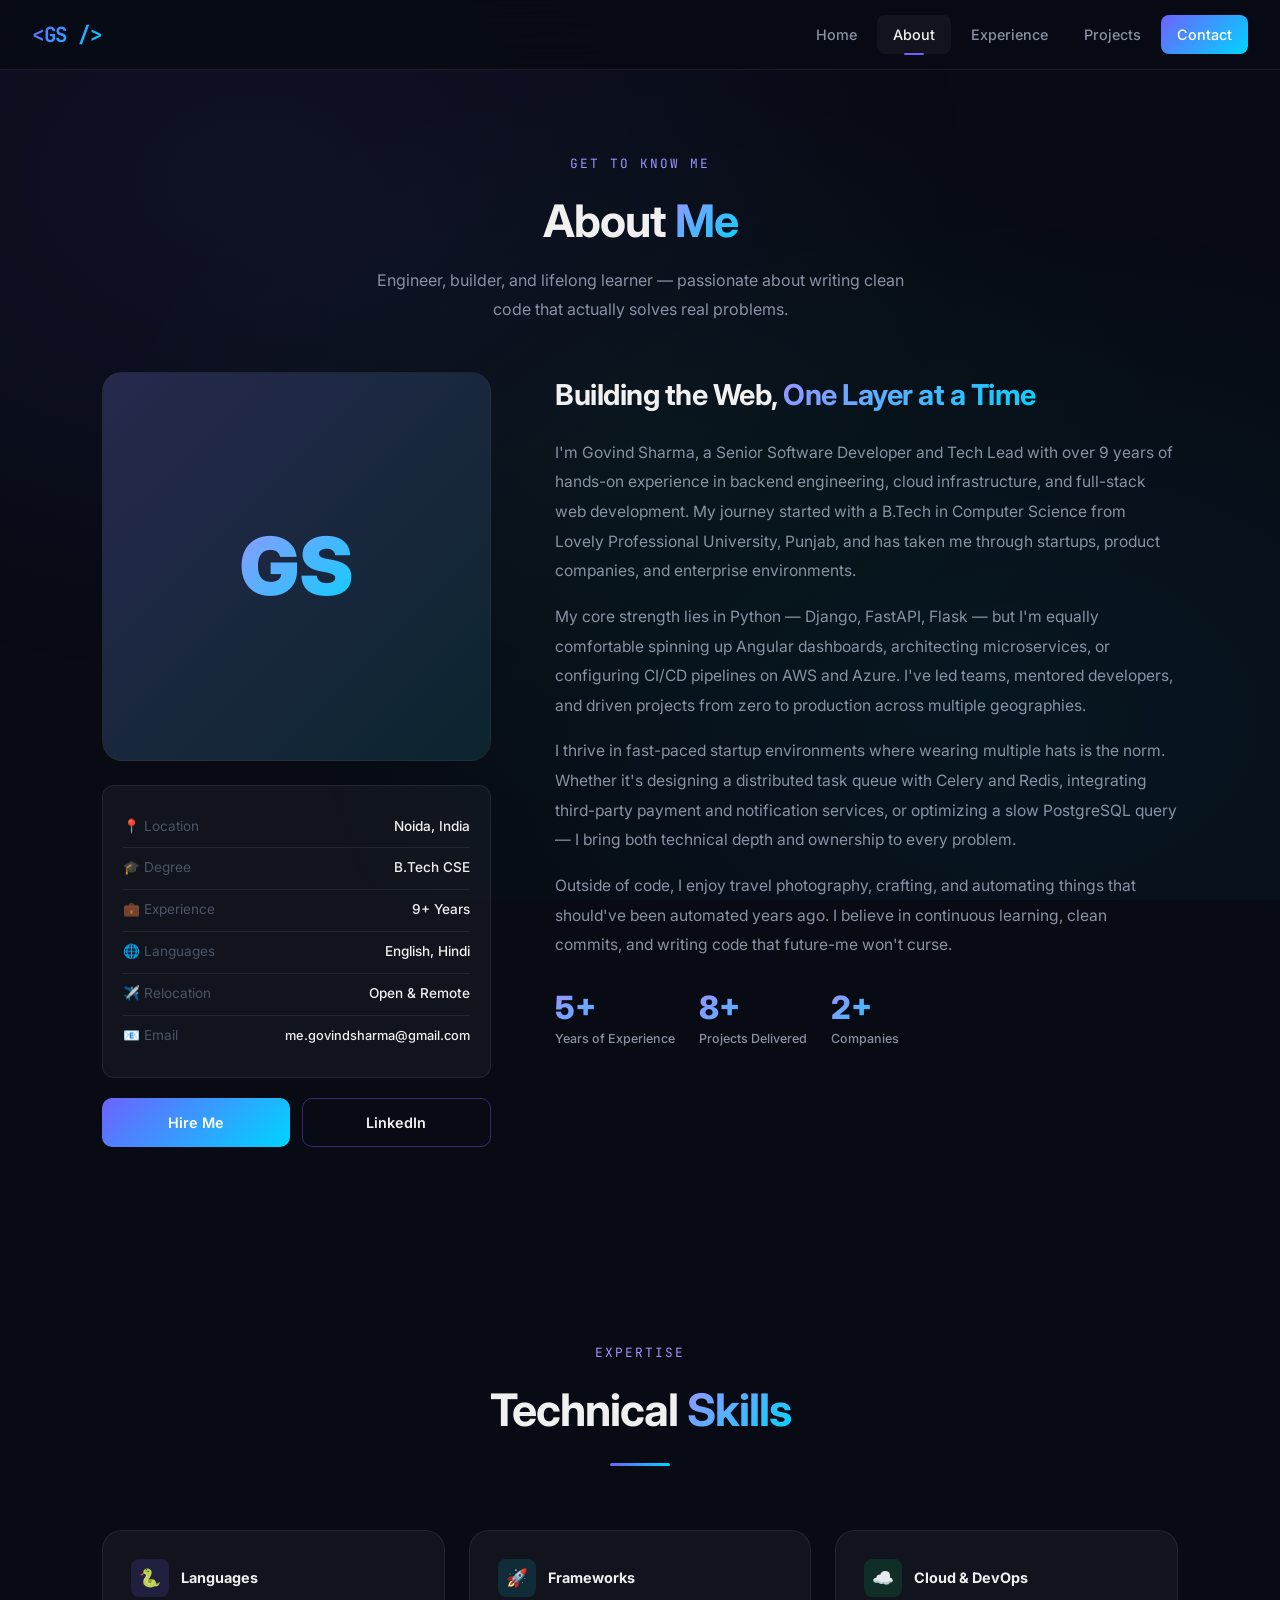
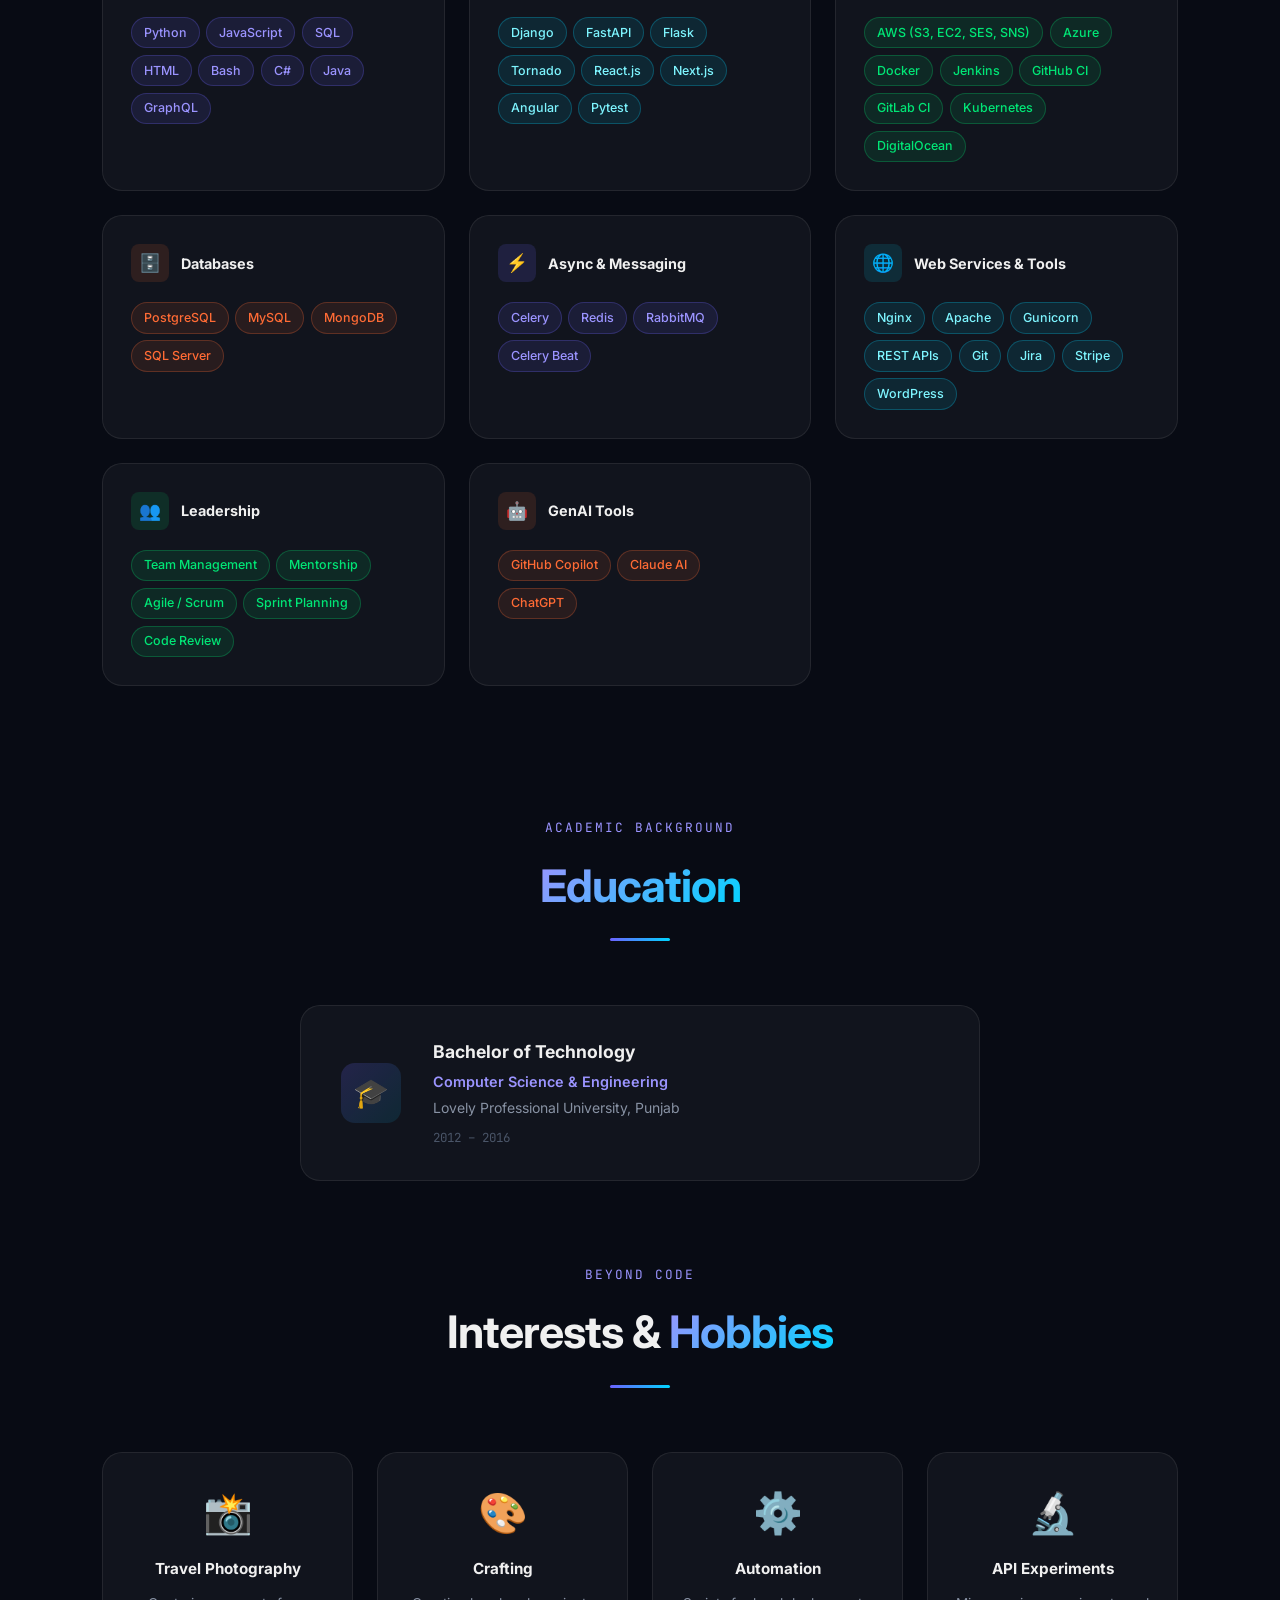
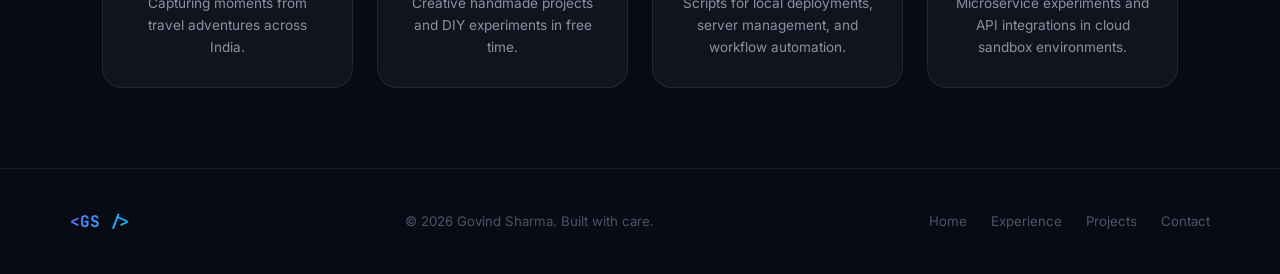
==== about.html @ 074c1360 "Add .gitignore and update site with new pages and assets Co-Authored-By: Claude Sonnet 4.6 <noreply@" ====
<!DOCTYPE html>
<html lang="en">
<head>
  <meta charset="UTF-8" />
  <meta name="viewport" content="width=device-width, initial-scale=1.0" />
  <title>About — Govind Sharma</title>
  <meta name="description" content="About Govind Sharma — 9+ years Senior Software Developer, Python specialist, Tech Lead." />
  <link rel="preconnect" href="https://fonts.googleapis.com">
  <link rel="preconnect" href="https://fonts.gstatic.com" crossorigin>
  <link href="https://fonts.googleapis.com/css2?family=Inter:wght@400;500;600;700;800;900&family=JetBrains+Mono:wght@400;500;700&display=swap" rel="stylesheet">
  <link rel="stylesheet" href="css/style.css" />
</head>
<body>

  <!-- NAVBAR -->
  <nav class="navbar">
    <a href="index.html" class="nav-logo">&lt;GS /&gt;</a>
    <div class="nav-links">
      <a href="index.html">Home</a>
      <a href="about.html" class="active">About</a>
      <a href="experience.html">Experience</a>
      <a href="projects.html">Projects</a>
      <a href="contact.html" class="nav-cta">Contact</a>
    </div>
    <div class="hamburger">
      <span></span><span></span><span></span>
    </div>
  </nav>

  <div class="page">

    <!-- HERO -->
    <div class="about-hero">
      <div class="container">
        <span class="section-tag">Get to know me</span>
        <h1 class="section-title" style="margin-bottom:0.5rem;">
          About <span class="gradient-text">Me</span>
        </h1>
        <p style="color:var(--text-secondary); max-width:560px; margin:0 auto; font-size:1rem; line-height:1.8;">
          Engineer, builder, and lifelong learner — passionate about writing clean code
          that actually solves real problems.
        </p>
      </div>
    </div>

    <!-- INTRO SECTION -->
    <section class="container" style="padding-bottom: 4rem;">
      <div class="about-intro-grid">

        <!-- Avatar -->
        <div class="fade-up">
          <div class="about-avatar-box">
            <span class="about-avatar-initials">GS</span>
          </div>

          <div class="about-info-card" style="margin-top:1.5rem;">
            <div class="about-info-row">
              <span class="about-info-label">📍 Location</span>
              <span class="about-info-value">Noida, India</span>
            </div>
            <div class="about-info-row">
              <span class="about-info-label">🎓 Degree</span>
              <span class="about-info-value">B.Tech CSE</span>
            </div>
            <div class="about-info-row">
              <span class="about-info-label">💼 Experience</span>
              <span class="about-info-value">9+ Years</span>
            </div>
            <div class="about-info-row">
              <span class="about-info-label">🌐 Languages</span>
              <span class="about-info-value">English, Hindi</span>
            </div>
            <div class="about-info-row">
              <span class="about-info-label">✈️ Relocation</span>
              <span class="about-info-value">Open &amp; Remote</span>
            </div>
            <div class="about-info-row">
              <span class="about-info-label">📧 Email</span>
              <span class="about-info-value" style="font-size:0.8rem;">me.govindsharma@gmail.com</span>
            </div>
          </div>

          <div style="margin-top:1.25rem; display:flex; gap:0.75rem;">
            <a href="contact.html" class="btn btn-primary" style="flex:1; justify-content:center;">Hire Me</a>
            <a href="https://linkedin.com/in/me-govind" target="_blank" class="btn btn-outline" style="flex:1; justify-content:center;">LinkedIn</a>
          </div>
        </div>

        <!-- Text -->
        <div class="about-text fade-up">
          <h2>Building the Web, <span class="gradient-text">One Layer at a Time</span></h2>

          <p>
            I'm Govind Sharma, a Senior Software Developer and Tech Lead with over 9 years of
            hands-on experience in backend engineering, cloud infrastructure, and full-stack
            web development. My journey started with a B.Tech in Computer Science from
            Lovely Professional University, Punjab, and has taken me through startups,
            product companies, and enterprise environments.
          </p>

          <p>
            My core strength lies in Python — Django, FastAPI, Flask — but I'm equally comfortable
            spinning up Angular dashboards, architecting microservices, or configuring CI/CD pipelines
            on AWS and Azure. I've led teams, mentored developers, and driven projects from zero to
            production across multiple geographies.
          </p>

          <p>
            I thrive in fast-paced startup environments where wearing multiple hats is the norm.
            Whether it's designing a distributed task queue with Celery and Redis, integrating
            third-party payment and notification services, or optimizing a slow PostgreSQL query —
            I bring both technical depth and ownership to every problem.
          </p>

          <p>
            Outside of code, I enjoy travel photography, crafting, and automating things that
            should've been automated years ago. I believe in continuous learning, clean commits,
            and writing code that future-me won't curse.
          </p>

          <div style="margin-top:2rem; display:flex; gap:1.5rem; flex-wrap:wrap;">
            <div class="stat" style="text-align:left;">
              <div class="stat-num" data-count="9">9+</div>
              <div class="stat-label">Years of Experience</div>
            </div>
            <div class="stat" style="text-align:left;">
              <div class="stat-num" data-count="15">15+</div>
              <div class="stat-label">Projects Delivered</div>
            </div>
            <div class="stat" style="text-align:left;">
              <div class="stat-num" data-count="5">5</div>
              <div class="stat-label">Companies</div>
            </div>
          </div>
        </div>

      </div>
    </section>

    <!-- SKILLS SECTION -->
    <section class="skills-full">
      <div class="container">
        <div class="section-header fade-up">
          <span class="section-tag">Expertise</span>
          <h2 class="section-title">Technical <span class="gradient-text">Skills</span></h2>
          <div class="section-line"></div>
        </div>

        <div class="skills-categories">

          <div class="skill-group fade-up">
            <div class="skill-group-header">
              <div class="skill-group-icon" style="background:rgba(108,99,255,0.15);">🐍</div>
              <div class="skill-group-title">Languages</div>
            </div>
            <div class="skill-tags">
              <span class="tag">Python</span>
              <span class="tag">JavaScript</span>
              <span class="tag">SQL</span>
              <span class="tag">HTML</span>
              <span class="tag">Bash</span>
              <span class="tag">C#</span>
              <span class="tag">Java</span>
              <span class="tag">GraphQL</span>
            </div>
          </div>

          <div class="skill-group fade-up">
            <div class="skill-group-header">
              <div class="skill-group-icon" style="background:rgba(0,212,255,0.12);">🚀</div>
              <div class="skill-group-title">Frameworks</div>
            </div>
            <div class="skill-tags">
              <span class="tag tag-cyan">Django</span>
              <span class="tag tag-cyan">FastAPI</span>
              <span class="tag tag-cyan">Flask</span>
              <span class="tag tag-cyan">Tornado</span>
              <span class="tag tag-cyan">React.js</span>
              <span class="tag tag-cyan">Next.js</span>
              <span class="tag tag-cyan">Angular</span>
              <span class="tag tag-cyan">Pytest</span>
            </div>
          </div>

          <div class="skill-group fade-up">
            <div class="skill-group-header">
              <div class="skill-group-icon" style="background:rgba(0,230,118,0.12);">☁️</div>
              <div class="skill-group-title">Cloud & DevOps</div>
            </div>
            <div class="skill-tags">
              <span class="tag tag-green">AWS (S3, EC2, SES, SNS)</span>
              <span class="tag tag-green">Azure</span>
              <span class="tag tag-green">Docker</span>
              <span class="tag tag-green">Jenkins</span>
              <span class="tag tag-green">GitHub CI</span>
              <span class="tag tag-green">GitLab CI</span>
              <span class="tag tag-green">Kubernetes</span>
              <span class="tag tag-green">DigitalOcean</span>
            </div>
          </div>

          <div class="skill-group fade-up">
            <div class="skill-group-header">
              <div class="skill-group-icon" style="background:rgba(255,107,53,0.12);">🗄️</div>
              <div class="skill-group-title">Databases</div>
            </div>
            <div class="skill-tags">
              <span class="tag tag-orange">PostgreSQL</span>
              <span class="tag tag-orange">MySQL</span>
              <span class="tag tag-orange">MongoDB</span>
              <span class="tag tag-orange">SQL Server</span>
            </div>
          </div>

          <div class="skill-group fade-up">
            <div class="skill-group-header">
              <div class="skill-group-icon" style="background:rgba(108,99,255,0.15);">⚡</div>
              <div class="skill-group-title">Async & Messaging</div>
            </div>
            <div class="skill-tags">
              <span class="tag">Celery</span>
              <span class="tag">Redis</span>
              <span class="tag">RabbitMQ</span>
              <span class="tag">Celery Beat</span>
            </div>
          </div>

          <div class="skill-group fade-up">
            <div class="skill-group-header">
              <div class="skill-group-icon" style="background:rgba(0,212,255,0.12);">🌐</div>
              <div class="skill-group-title">Web Services & Tools</div>
            </div>
            <div class="skill-tags">
              <span class="tag tag-cyan">Nginx</span>
              <span class="tag tag-cyan">Apache</span>
              <span class="tag tag-cyan">Gunicorn</span>
              <span class="tag tag-cyan">REST APIs</span>
              <span class="tag tag-cyan">Git</span>
              <span class="tag tag-cyan">Jira</span>
              <span class="tag tag-cyan">Stripe</span>
              <span class="tag tag-cyan">WordPress</span>
            </div>
          </div>

          <div class="skill-group fade-up">
            <div class="skill-group-header">
              <div class="skill-group-icon" style="background:rgba(0,230,118,0.12);">👥</div>
              <div class="skill-group-title">Leadership</div>
            </div>
            <div class="skill-tags">
              <span class="tag tag-green">Team Management</span>
              <span class="tag tag-green">Mentorship</span>
              <span class="tag tag-green">Agile / Scrum</span>
              <span class="tag tag-green">Sprint Planning</span>
              <span class="tag tag-green">Code Review</span>
            </div>
          </div>

          <div class="skill-group fade-up">
            <div class="skill-group-header">
              <div class="skill-group-icon" style="background:rgba(255,107,53,0.12);">🤖</div>
              <div class="skill-group-title">GenAI Tools</div>
            </div>
            <div class="skill-tags">
              <span class="tag tag-orange">GitHub Copilot</span>
              <span class="tag tag-orange">Claude AI</span>
              <span class="tag tag-orange">ChatGPT</span>
            </div>
          </div>

        </div>
      </div>
    </section>

    <!-- EDUCATION -->
    <section class="education-section">
      <div class="container">
        <div class="section-header fade-up">
          <span class="section-tag">Academic Background</span>
          <h2 class="section-title"><span class="gradient-text">Education</span></h2>
          <div class="section-line"></div>
        </div>

        <div class="edu-card fade-up">
          <div class="edu-icon">🎓</div>
          <div>
            <div class="edu-degree">Bachelor of Technology</div>
            <div class="edu-field">Computer Science &amp; Engineering</div>
            <div class="edu-school">Lovely Professional University, Punjab</div>
            <div class="edu-year">2012 – 2016</div>
          </div>
        </div>
      </div>
    </section>

    <!-- HOBBIES -->
    <section style="padding: 0 0 5rem;">
      <div class="container">
        <div class="section-header fade-up">
          <span class="section-tag">Beyond Code</span>
          <h2 class="section-title">Interests &amp; <span class="gradient-text">Hobbies</span></h2>
          <div class="section-line"></div>
        </div>

        <div class="skills-grid" style="grid-template-columns: repeat(auto-fit, minmax(220px, 1fr));">
          <div class="skill-category-card fade-up" style="text-align:center;">
            <div style="font-size:2.5rem; margin-bottom:0.75rem;">📸</div>
            <div class="skill-cat-title">Travel Photography</div>
            <p style="font-size:0.85rem; color:var(--text-secondary); margin-top:0.5rem;">Capturing moments from travel adventures across India.</p>
          </div>

          <div class="skill-category-card fade-up" style="text-align:center;">
            <div style="font-size:2.5rem; margin-bottom:0.75rem;">🎨</div>
            <div class="skill-cat-title">Crafting</div>
            <p style="font-size:0.85rem; color:var(--text-secondary); margin-top:0.5rem;">Creative handmade projects and DIY experiments in free time.</p>
          </div>

          <div class="skill-category-card fade-up" style="text-align:center;">
            <div style="font-size:2.5rem; margin-bottom:0.75rem;">⚙️</div>
            <div class="skill-cat-title">Automation</div>
            <p style="font-size:0.85rem; color:var(--text-secondary); margin-top:0.5rem;">Scripts for local deployments, server management, and workflow automation.</p>
          </div>

          <div class="skill-category-card fade-up" style="text-align:center;">
            <div style="font-size:2.5rem; margin-bottom:0.75rem;">🔬</div>
            <div class="skill-cat-title">API Experiments</div>
            <p style="font-size:0.85rem; color:var(--text-secondary); margin-top:0.5rem;">Microservice experiments and API integrations in cloud sandbox environments.</p>
          </div>
        </div>
      </div>
    </section>

  </div>

  <!-- FOOTER -->
  <footer class="footer">
    <div class="footer-inner">
      <span class="footer-logo">&lt;GS /&gt;</span>
      <span class="footer-text">© 2026 Govind Sharma. Built with care.</span>
      <div class="footer-links">
        <a href="index.html">Home</a>
        <a href="experience.html">Experience</a>
        <a href="projects.html">Projects</a>
        <a href="contact.html">Contact</a>
      </div>
    </div>
  </footer>

  <script src="js/main.js"></script>
</body>
</html>
---- css/style.css ----
/* ============================================
   ROOT & RESET
   ============================================ */
:root {
  --bg-primary: #080b14;
  --bg-secondary: #0d1117;
  --bg-card: rgba(255, 255, 255, 0.04);
  --bg-card-hover: rgba(255, 255, 255, 0.07);
  --border: rgba(255, 255, 255, 0.08);
  --border-glow: rgba(108, 99, 255, 0.4);

  --purple: #6c63ff;
  --purple-light: #9b94ff;
  --cyan: #00d4ff;
  --cyan-light: #7ef5ff;
  --green: #00e676;
  --orange: #ff6b35;

  --text-primary: #f0f0f0;
  --text-secondary: #8892a4;
  --text-muted: #4a5568;

  --font-main: 'Inter', -apple-system, BlinkMacSystemFont, 'Segoe UI', sans-serif;
  --font-mono: 'JetBrains Mono', 'Fira Code', 'Courier New', monospace;

  --radius: 12px;
  --radius-lg: 20px;
  --shadow: 0 8px 32px rgba(0, 0, 0, 0.4);
  --shadow-glow: 0 0 40px rgba(108, 99, 255, 0.15);
  --transition: 0.3s cubic-bezier(0.4, 0, 0.2, 1);
}

*, *::before, *::after {
  margin: 0;
  padding: 0;
  box-sizing: border-box;
}

html {
  scroll-behavior: smooth;
}

body {
  font-family: var(--font-main);
  background-color: var(--bg-primary);
  color: var(--text-primary);
  line-height: 1.6;
  overflow-x: hidden;
}

img { max-width: 100%; }
a { text-decoration: none; color: inherit; }
ul { list-style: none; }

/* ============================================
   BACKGROUND MESH
   ============================================ */
body::before {
  content: '';
  position: fixed;
  top: 0; left: 0;
  width: 100%; height: 100%;
  background:
    radial-gradient(ellipse at 20% 20%, rgba(108, 99, 255, 0.08) 0%, transparent 50%),
    radial-gradient(ellipse at 80% 80%, rgba(0, 212, 255, 0.06) 0%, transparent 50%),
    radial-gradient(ellipse at 50% 50%, rgba(0, 230, 118, 0.03) 0%, transparent 60%);
  pointer-events: none;
  z-index: 0;
}

/* ============================================
   NAVBAR
   ============================================ */
.navbar {
  position: fixed;
  top: 0; left: 0; right: 0;
  z-index: 1000;
  padding: 0 2rem;
  height: 70px;
  display: flex;
  align-items: center;
  justify-content: space-between;
  background: rgba(8, 11, 20, 0.85);
  backdrop-filter: blur(20px);
  border-bottom: 1px solid var(--border);
  transition: var(--transition);
}

.navbar.scrolled {
  box-shadow: 0 4px 30px rgba(0, 0, 0, 0.5);
}

.nav-logo {
  font-family: var(--font-mono);
  font-size: 1.3rem;
  font-weight: 700;
  background: linear-gradient(135deg, var(--purple), var(--cyan));
  -webkit-background-clip: text;
  -webkit-text-fill-color: transparent;
  background-clip: text;
  letter-spacing: -0.5px;
}

.nav-links {
  display: flex;
  gap: 0.25rem;
  align-items: center;
}

.nav-links a {
  padding: 0.5rem 1rem;
  border-radius: 8px;
  font-size: 0.9rem;
  font-weight: 500;
  color: var(--text-secondary);
  transition: var(--transition);
  position: relative;
}

.nav-links a:hover,
.nav-links a.active {
  color: var(--text-primary);
  background: var(--bg-card);
}

.nav-links a.active::after {
  content: '';
  position: absolute;
  bottom: -1px; left: 50%;
  transform: translateX(-50%);
  width: 20px; height: 2px;
  background: var(--purple);
  border-radius: 2px;
}

.nav-cta {
  padding: 0.5rem 1.25rem;
  background: linear-gradient(135deg, var(--purple), var(--cyan));
  border-radius: 8px;
  font-size: 0.875rem;
  font-weight: 600;
  color: #fff !important;
  transition: var(--transition);
}

.nav-cta:hover {
  opacity: 0.85;
  transform: translateY(-1px);
  background: var(--bg-card) !important;
}

.hamburger {
  display: none;
  flex-direction: column;
  gap: 5px;
  cursor: pointer;
  padding: 4px;
}

.hamburger span {
  display: block;
  width: 24px; height: 2px;
  background: var(--text-primary);
  border-radius: 2px;
  transition: var(--transition);
}

/* Mobile Menu */
@media (max-width: 768px) {
  .hamburger { display: flex; }

  .nav-links {
    display: none;
    position: absolute;
    top: 70px; left: 0; right: 0;
    flex-direction: column;
    background: rgba(8, 11, 20, 0.98);
    backdrop-filter: blur(20px);
    padding: 1rem;
    border-bottom: 1px solid var(--border);
    gap: 0.25rem;
  }

  .nav-links.open { display: flex; }
  .nav-links a { width: 100%; text-align: center; }
}

/* ============================================
   PAGE WRAPPER
   ============================================ */
.page {
  min-height: 100vh;
  padding-top: 70px;
  position: relative;
  z-index: 1;
}

/* ============================================
   SECTION HEADER
   ============================================ */
.section-header {
  text-align: center;
  margin-bottom: 4rem;
}

.section-tag {
  display: inline-block;
  font-family: var(--font-mono);
  font-size: 0.8rem;
  color: var(--purple-light);
  letter-spacing: 2px;
  text-transform: uppercase;
  margin-bottom: 0.75rem;
}

.section-title {
  font-size: clamp(2rem, 4vw, 2.8rem);
  font-weight: 700;
  letter-spacing: -1px;
  margin-bottom: 1rem;
}

.gradient-text {
  background: linear-gradient(135deg, var(--purple-light), var(--cyan));
  -webkit-background-clip: text;
  -webkit-text-fill-color: transparent;
  background-clip: text;
}

.section-line {
  width: 60px; height: 3px;
  background: linear-gradient(90deg, var(--purple), var(--cyan));
  border-radius: 3px;
  margin: 0 auto;
}

/* ============================================
   CARDS
   ============================================ */
.card {
  background: var(--bg-card);
  border: 1px solid var(--border);
  border-radius: var(--radius-lg);
  padding: 2rem;
  transition: var(--transition);
  position: relative;
  overflow: hidden;
}

.card::before {
  content: '';
  position: absolute;
  top: 0; left: 0; right: 0;
  height: 1px;
  background: linear-gradient(90deg, transparent, var(--purple), transparent);
  opacity: 0;
  transition: var(--transition);
}

.card:hover {
  background: var(--bg-card-hover);
  border-color: var(--border-glow);
  transform: translateY(-4px);
  box-shadow: var(--shadow-glow);
}

.card:hover::before { opacity: 1; }

/* ============================================
   BUTTONS
   ============================================ */
.btn {
  display: inline-flex;
  align-items: center;
  gap: 0.5rem;
  padding: 0.75rem 1.75rem;
  border-radius: 10px;
  font-size: 0.9rem;
  font-weight: 600;
  cursor: pointer;
  border: none;
  transition: var(--transition);
  text-decoration: none;
}

.btn-primary {
  background: linear-gradient(135deg, var(--purple), var(--cyan));
  color: #fff;
}

.btn-primary:hover {
  opacity: 0.88;
  transform: translateY(-2px);
  box-shadow: 0 8px 24px rgba(108, 99, 255, 0.4);
}

.btn-outline {
  background: transparent;
  border: 1px solid var(--border-glow);
  color: var(--text-primary);
}

.btn-outline:hover {
  background: var(--bg-card);
  border-color: var(--purple);
  transform: translateY(-2px);
}

/* ============================================
   TAGS / BADGES
   ============================================ */
.tag {
  display: inline-flex;
  align-items: center;
  padding: 0.3rem 0.75rem;
  border-radius: 20px;
  font-size: 0.78rem;
  font-weight: 500;
  background: rgba(108, 99, 255, 0.12);
  border: 1px solid rgba(108, 99, 255, 0.25);
  color: var(--purple-light);
  white-space: nowrap;
}

.tag-cyan {
  background: rgba(0, 212, 255, 0.1);
  border-color: rgba(0, 212, 255, 0.25);
  color: var(--cyan-light);
}

.tag-green {
  background: rgba(0, 230, 118, 0.1);
  border-color: rgba(0, 230, 118, 0.25);
  color: var(--green);
}

.tag-orange {
  background: rgba(255, 107, 53, 0.1);
  border-color: rgba(255, 107, 53, 0.25);
  color: var(--orange);
}

/* ============================================
   CONTAINER
   ============================================ */
.container {
  max-width: 1140px;
  margin: 0 auto;
  padding: 0 2rem;
}

.container-sm {
  max-width: 780px;
  margin: 0 auto;
  padding: 0 2rem;
}

/* ============================================
   HOME PAGE — HERO
   ============================================ */
.hero {
  min-height: calc(100vh - 70px);
  display: flex;
  align-items: center;
  padding: 4rem 2rem;
}

.hero-inner {
  max-width: 1140px;
  margin: 0 auto;
  width: 100%;
  display: grid;
  grid-template-columns: 1fr 1fr;
  gap: 4rem;
  align-items: center;
}

.hero-badge {
  display: inline-flex;
  align-items: center;
  gap: 0.5rem;
  padding: 0.4rem 1rem;
  background: rgba(108, 99, 255, 0.1);
  border: 1px solid rgba(108, 99, 255, 0.3);
  border-radius: 30px;
  font-size: 0.8rem;
  color: var(--purple-light);
  margin-bottom: 1.5rem;
}

.hero-badge .dot {
  width: 8px; height: 8px;
  background: var(--green);
  border-radius: 50%;
  animation: pulse 2s infinite;
}

@keyframes pulse {
  0%, 100% { opacity: 1; transform: scale(1); }
  50% { opacity: 0.5; transform: scale(0.8); }
}

.hero-name {
  font-size: clamp(2.5rem, 5vw, 4rem);
  font-weight: 800;
  letter-spacing: -2px;
  line-height: 1.1;
  margin-bottom: 0.75rem;
}

.hero-title {
  font-size: clamp(1.1rem, 2vw, 1.4rem);
  color: var(--text-secondary);
  margin-bottom: 1.5rem;
  font-weight: 400;
}

.hero-title span {
  color: var(--cyan);
  font-weight: 600;
}

.hero-desc {
  font-size: 1rem;
  color: var(--text-secondary);
  line-height: 1.8;
  margin-bottom: 2rem;
  max-width: 520px;
}

.hero-actions {
  display: flex;
  gap: 1rem;
  flex-wrap: wrap;
  margin-bottom: 3rem;
}

.hero-stats {
  display: flex;
  gap: 2.5rem;
}

.stat {
  text-align: center;
}

.stat-num {
  font-size: 2rem;
  font-weight: 800;
  background: linear-gradient(135deg, var(--purple-light), var(--cyan));
  -webkit-background-clip: text;
  -webkit-text-fill-color: transparent;
  background-clip: text;
  line-height: 1;
}

.stat-label {
  font-size: 0.78rem;
  color: var(--text-secondary);
  margin-top: 0.3rem;
  font-weight: 500;
}

/* Hero Visual */
.hero-visual {
  display: flex;
  justify-content: center;
  align-items: center;
}

.profile-ring {
  position: relative;
  width: 320px;
  height: 320px;
}

.profile-ring::before,
.profile-ring::after {
  content: '';
  position: absolute;
  border-radius: 50%;
  animation: spin 8s linear infinite;
}

.profile-ring::before {
  inset: -8px;
  background: conic-gradient(from 0deg, var(--purple), var(--cyan), var(--purple));
  z-index: 0;
  opacity: 0.6;
}

.profile-ring::after {
  inset: -4px;
  background: var(--bg-primary);
  z-index: 1;
}

@keyframes spin {
  from { transform: rotate(0deg); }
  to { transform: rotate(360deg); }
}

.profile-inner {
  position: absolute;
  inset: 0;
  z-index: 2;
  border-radius: 50%;
  background: linear-gradient(135deg, var(--bg-secondary), #1a1f2e);
  display: flex;
  align-items: center;
  justify-content: center;
  font-size: 6rem;
  overflow: hidden;
}

.profile-initials {
  font-size: 5rem;
  font-weight: 800;
  background: linear-gradient(135deg, var(--purple-light), var(--cyan));
  -webkit-background-clip: text;
  -webkit-text-fill-color: transparent;
  background-clip: text;
  z-index: 3;
  position: relative;
}

.floating-badge {
  position: absolute;
  background: var(--bg-secondary);
  border: 1px solid var(--border);
  border-radius: 10px;
  padding: 0.6rem 1rem;
  font-size: 0.8rem;
  font-weight: 600;
  z-index: 10;
  animation: float 3s ease-in-out infinite;
  white-space: nowrap;
}

.floating-badge:nth-child(1) {
  top: 10%; right: -20%;
  animation-delay: 0s;
  color: var(--purple-light);
  border-color: rgba(108, 99, 255, 0.3);
}

.floating-badge:nth-child(2) {
  bottom: 15%; left: -15%;
  animation-delay: 1s;
  color: var(--cyan);
  border-color: rgba(0, 212, 255, 0.3);
}

.floating-badge:nth-child(3) {
  bottom: 30%; right: -22%;
  animation-delay: 2s;
  color: var(--green);
  border-color: rgba(0, 230, 118, 0.3);
}

@keyframes float {
  0%, 100% { transform: translateY(0); }
  50% { transform: translateY(-8px); }
}

/* Scroll indicator */
.scroll-hint {
  position: absolute;
  bottom: 2rem;
  left: 50%;
  transform: translateX(-50%);
  display: flex;
  flex-direction: column;
  align-items: center;
  gap: 0.5rem;
  color: var(--text-muted);
  font-size: 0.75rem;
  animation: bounce 2s ease-in-out infinite;
}

.scroll-hint svg {
  width: 20px; height: 20px;
  fill: var(--text-muted);
}

@keyframes bounce {
  0%, 100% { transform: translateX(-50%) translateY(0); }
  50% { transform: translateX(-50%) translateY(6px); }
}

/* ============================================
   HOME — SKILLS PREVIEW
   ============================================ */
.skills-preview {
  padding: 6rem 0;
}

.skills-grid {
  display: grid;
  grid-template-columns: repeat(auto-fit, minmax(260px, 1fr));
  gap: 1.5rem;
}

.skill-category-card {
  background: var(--bg-card);
  border: 1px solid var(--border);
  border-radius: var(--radius-lg);
  padding: 1.75rem;
  transition: var(--transition);
}

.skill-category-card:hover {
  border-color: var(--border-glow);
  transform: translateY(-3px);
}

.skill-cat-icon {
  width: 44px; height: 44px;
  border-radius: 10px;
  display: flex;
  align-items: center;
  justify-content: center;
  font-size: 1.3rem;
  margin-bottom: 1rem;
}

.skill-cat-title {
  font-size: 0.95rem;
  font-weight: 700;
  margin-bottom: 0.75rem;
}

.skill-tags {
  display: flex;
  flex-wrap: wrap;
  gap: 0.4rem;
}

/* ============================================
   HOME — RECENT EXPERIENCE PREVIEW
   ============================================ */
.exp-preview {
  padding: 2rem 0 6rem;
}

.exp-preview-cards {
  display: grid;
  grid-template-columns: repeat(auto-fit, minmax(320px, 1fr));
  gap: 1.5rem;
  margin-bottom: 2.5rem;
}

.exp-card-mini {
  background: var(--bg-card);
  border: 1px solid var(--border);
  border-radius: var(--radius-lg);
  padding: 1.75rem;
  transition: var(--transition);
  cursor: pointer;
}

.exp-card-mini:hover {
  border-color: var(--border-glow);
  transform: translateY(-3px);
}

.exp-company {
  font-size: 1rem;
  font-weight: 700;
  color: var(--text-primary);
  margin-bottom: 0.25rem;
}

.exp-role {
  font-size: 0.85rem;
  color: var(--purple-light);
  font-weight: 600;
  margin-bottom: 0.5rem;
}

.exp-period {
  font-size: 0.78rem;
  color: var(--text-muted);
  font-family: var(--font-mono);
  margin-bottom: 0.75rem;
}

.exp-summary {
  font-size: 0.875rem;
  color: var(--text-secondary);
  line-height: 1.6;
}

/* ============================================
   ABOUT PAGE
   ============================================ */
.about-hero {
  padding: 5rem 0 3rem;
  text-align: center;
}

.about-intro-grid {
  display: grid;
  grid-template-columns: 1fr 1.6fr;
  gap: 4rem;
  align-items: start;
  margin-bottom: 5rem;
}

.about-avatar-wrap {
  position: relative;
}

.about-avatar {
  width: 100%;
  aspect-ratio: 1;
  border-radius: 20px;
  background: linear-gradient(135deg, #1a1f2e, #0d1117);
  border: 1px solid var(--border);
  display: flex;
  align-items: center;
  justify-content: center;
  font-size: 7rem;
  font-weight: 800;
  background: linear-gradient(135deg, var(--purple), var(--cyan));
  -webkit-background-clip: text;
  -webkit-text-fill-color: transparent;
  background-clip: text;
  position: relative;
  overflow: hidden;
}

.about-avatar-box {
  width: 100%;
  aspect-ratio: 1;
  border-radius: 20px;
  background: linear-gradient(135deg, #1a1f2e, #0d1117);
  border: 1px solid var(--border);
  display: flex;
  align-items: center;
  justify-content: center;
  overflow: hidden;
  position: relative;
}

.about-avatar-box::before {
  content: '';
  position: absolute;
  inset: 0;
  background: linear-gradient(135deg, rgba(108,99,255,0.15), rgba(0,212,255,0.1));
}

.about-avatar-initials {
  font-size: 5rem;
  font-weight: 900;
  background: linear-gradient(135deg, var(--purple-light), var(--cyan));
  -webkit-background-clip: text;
  -webkit-text-fill-color: transparent;
  background-clip: text;
  position: relative;
  z-index: 1;
}

.about-info-card {
  background: var(--bg-card);
  border: 1px solid var(--border);
  border-radius: var(--radius);
  padding: 1.25rem;
  margin-top: 1rem;
}

.about-info-row {
  display: flex;
  justify-content: space-between;
  align-items: center;
  padding: 0.6rem 0;
  border-bottom: 1px solid var(--border);
  font-size: 0.85rem;
}

.about-info-row:last-child { border-bottom: none; }
.about-info-label { color: var(--text-muted); }
.about-info-value { color: var(--text-primary); font-weight: 500; }

.about-text h2 {
  font-size: 1.8rem;
  font-weight: 700;
  letter-spacing: -0.5px;
  margin-bottom: 1.25rem;
}

.about-text p {
  color: var(--text-secondary);
  line-height: 1.9;
  margin-bottom: 1rem;
  font-size: 0.975rem;
}

/* Skills Section */
.skills-full {
  padding: 3rem 0 5rem;
}

.skills-categories {
  display: grid;
  grid-template-columns: repeat(auto-fit, minmax(300px, 1fr));
  gap: 1.5rem;
}

.skill-group {
  background: var(--bg-card);
  border: 1px solid var(--border);
  border-radius: var(--radius-lg);
  padding: 1.75rem;
  transition: var(--transition);
}

.skill-group:hover {
  border-color: var(--border-glow);
}

.skill-group-header {
  display: flex;
  align-items: center;
  gap: 0.75rem;
  margin-bottom: 1.25rem;
}

.skill-group-icon {
  width: 38px; height: 38px;
  border-radius: 8px;
  display: flex;
  align-items: center;
  justify-content: center;
  font-size: 1.1rem;
  flex-shrink: 0;
}

.skill-group-title {
  font-size: 0.9rem;
  font-weight: 700;
  color: var(--text-primary);
}

/* Education */
.education-section {
  padding: 3rem 0 5rem;
}

.edu-card {
  background: var(--bg-card);
  border: 1px solid var(--border);
  border-radius: var(--radius-lg);
  padding: 2rem 2.5rem;
  display: flex;
  gap: 2rem;
  align-items: center;
  max-width: 680px;
  margin: 0 auto;
  transition: var(--transition);
}

.edu-card:hover {
  border-color: var(--border-glow);
}

.edu-icon {
  width: 60px; height: 60px;
  border-radius: 14px;
  background: linear-gradient(135deg, rgba(108,99,255,0.2), rgba(0,212,255,0.1));
  display: flex;
  align-items: center;
  justify-content: center;
  font-size: 1.8rem;
  flex-shrink: 0;
}

.edu-degree {
  font-size: 1.1rem;
  font-weight: 700;
  margin-bottom: 0.25rem;
}

.edu-field {
  color: var(--purple-light);
  font-size: 0.9rem;
  font-weight: 600;
  margin-bottom: 0.25rem;
}

.edu-school {
  color: var(--text-secondary);
  font-size: 0.875rem;
}

.edu-year {
  font-family: var(--font-mono);
  font-size: 0.78rem;
  color: var(--text-muted);
  margin-top: 0.5rem;
}

/* ============================================
   EXPERIENCE PAGE
   ============================================ */
.exp-hero {
  padding: 5rem 0 3rem;
  text-align: center;
}

.timeline {
  position: relative;
  padding: 2rem 0 5rem;
}

.timeline::before {
  content: '';
  position: absolute;
  left: 50%;
  top: 0; bottom: 0;
  width: 1px;
  background: linear-gradient(180deg, var(--purple), var(--cyan), transparent);
  transform: translateX(-50%);
}

.timeline-item {
  display: grid;
  grid-template-columns: 1fr 60px 1fr;
  gap: 0;
  margin-bottom: 3rem;
  position: relative;
}

.timeline-item:nth-child(even) .tl-content { grid-column: 3; }
.timeline-item:nth-child(even) .tl-empty { grid-column: 1; }

.tl-content {
  grid-column: 1;
}

.tl-center {
  display: flex;
  flex-direction: column;
  align-items: center;
  gap: 0;
  position: relative;
}

.tl-dot {
  width: 16px; height: 16px;
  border-radius: 50%;
  background: linear-gradient(135deg, var(--purple), var(--cyan));
  border: 3px solid var(--bg-primary);
  box-shadow: 0 0 12px rgba(108, 99, 255, 0.5);
  flex-shrink: 0;
  margin-top: 1.75rem;
  z-index: 2;
}

.tl-card {
  background: var(--bg-card);
  border: 1px solid var(--border);
  border-radius: var(--radius-lg);
  padding: 1.75rem;
  margin: 0 1rem;
  transition: var(--transition);
}

.tl-card:hover {
  border-color: var(--border-glow);
  transform: translateY(-2px);
  box-shadow: var(--shadow-glow);
}

.tl-card-top {
  display: flex;
  justify-content: space-between;
  align-items: flex-start;
  margin-bottom: 0.5rem;
  flex-wrap: wrap;
  gap: 0.5rem;
}

.tl-company {
  font-size: 1.05rem;
  font-weight: 700;
  color: var(--text-primary);
}

.tl-period {
  font-family: var(--font-mono);
  font-size: 0.75rem;
  color: var(--text-muted);
  background: var(--bg-card);
  padding: 0.3rem 0.6rem;
  border-radius: 6px;
  border: 1px solid var(--border);
  white-space: nowrap;
}

.tl-role {
  color: var(--purple-light);
  font-size: 0.875rem;
  font-weight: 600;
  margin-bottom: 0.75rem;
}

.tl-about {
  font-size: 0.83rem;
  color: var(--text-muted);
  font-style: italic;
  margin-bottom: 1rem;
  line-height: 1.6;
  padding: 0.75rem;
  background: rgba(255,255,255,0.02);
  border-radius: 8px;
  border-left: 2px solid var(--purple);
}

.tl-highlights {
  list-style: none;
  display: flex;
  flex-direction: column;
  gap: 0.5rem;
  margin-bottom: 1rem;
}

.tl-highlights li {
  font-size: 0.85rem;
  color: var(--text-secondary);
  padding-left: 1.25rem;
  position: relative;
  line-height: 1.6;
}

.tl-highlights li::before {
  content: '▸';
  position: absolute;
  left: 0;
  color: var(--purple);
}

.tl-stack {
  display: flex;
  flex-wrap: wrap;
  gap: 0.35rem;
  margin-top: 1rem;
}

/* Mobile Timeline */
@media (max-width: 768px) {
  .timeline::before { left: 20px; }

  .timeline-item {
    grid-template-columns: 40px 1fr;
    grid-template-rows: auto;
  }

  .tl-center {
    grid-column: 1;
    grid-row: 1;
    align-items: flex-start;
  }

  .tl-content,
  .timeline-item:nth-child(even) .tl-content {
    grid-column: 2;
    grid-row: 1;
  }

  .tl-empty { display: none; }

  .timeline-item:nth-child(even) .tl-empty { display: none; }

  .tl-dot { margin-top: 1.5rem; }
  .tl-card { margin: 0 0 0 0.5rem; }
}

/* ============================================
   PROJECTS PAGE
   ============================================ */
.projects-hero {
  padding: 5rem 0 3rem;
  text-align: center;
}

.projects-filter {
  display: flex;
  gap: 0.5rem;
  flex-wrap: wrap;
  justify-content: center;
  margin-bottom: 3rem;
}

.filter-btn {
  padding: 0.5rem 1.25rem;
  border-radius: 30px;
  border: 1px solid var(--border);
  background: transparent;
  color: var(--text-secondary);
  font-size: 0.85rem;
  font-weight: 500;
  cursor: pointer;
  transition: var(--transition);
}

.filter-btn:hover,
.filter-btn.active {
  background: rgba(108, 99, 255, 0.12);
  border-color: var(--purple);
  color: var(--purple-light);
}

.projects-grid {
  display: grid;
  grid-template-columns: repeat(auto-fill, minmax(340px, 1fr));
  gap: 1.75rem;
  padding-bottom: 5rem;
}

.project-card {
  background: var(--bg-card);
  border: 1px solid var(--border);
  border-radius: var(--radius-lg);
  overflow: hidden;
  transition: var(--transition);
  display: flex;
  flex-direction: column;
}

.project-card:hover {
  border-color: var(--border-glow);
  transform: translateY(-5px);
  box-shadow: var(--shadow-glow);
}

.project-header {
  height: 130px;
  display: flex;
  align-items: center;
  justify-content: center;
  position: relative;
  overflow: hidden;
  font-size: 3.5rem;
}

.project-body {
  padding: 1.5rem;
  flex: 1;
  display: flex;
  flex-direction: column;
}

.project-category {
  font-size: 0.72rem;
  font-weight: 600;
  letter-spacing: 1.5px;
  text-transform: uppercase;
  margin-bottom: 0.5rem;
}

.project-name {
  font-size: 1.1rem;
  font-weight: 700;
  margin-bottom: 0.75rem;
  color: var(--text-primary);
}

.project-desc {
  font-size: 0.875rem;
  color: var(--text-secondary);
  line-height: 1.7;
  flex: 1;
  margin-bottom: 1.25rem;
}

.project-stack {
  display: flex;
  flex-wrap: wrap;
  gap: 0.35rem;
  margin-bottom: 1.25rem;
}

.project-footer {
  display: flex;
  justify-content: space-between;
  align-items: center;
  padding-top: 1rem;
  border-top: 1px solid var(--border);
}

.project-link {
  font-size: 0.85rem;
  color: var(--purple-light);
  font-weight: 600;
  display: flex;
  align-items: center;
  gap: 0.3rem;
  transition: var(--transition);
}

.project-link:hover {
  color: var(--cyan);
  gap: 0.5rem;
}

/* ============================================
   PROJECT DETAIL PAGE
   ============================================ */
.project-detail-hero {
  padding: 5rem 0 3rem;
}

.project-detail-header {
  display: flex;
  gap: 2rem;
  align-items: flex-start;
  margin-bottom: 3rem;
}

.project-detail-icon {
  width: 80px; height: 80px;
  border-radius: 18px;
  display: flex;
  align-items: center;
  justify-content: center;
  font-size: 2.5rem;
  flex-shrink: 0;
}

.project-detail-title {
  font-size: clamp(1.8rem, 3vw, 2.5rem);
  font-weight: 800;
  letter-spacing: -1px;
  margin-bottom: 0.5rem;
}

.project-detail-sub {
  color: var(--text-secondary);
  font-size: 1rem;
  margin-bottom: 1rem;
}

.project-detail-body {
  display: grid;
  grid-template-columns: 1fr 320px;
  gap: 3rem;
  padding-bottom: 5rem;
}

.project-detail-content h2 {
  font-size: 1.3rem;
  font-weight: 700;
  margin: 2rem 0 1rem;
  color: var(--purple-light);
}

.project-detail-content p {
  color: var(--text-secondary);
  line-height: 1.8;
  margin-bottom: 1rem;
  font-size: 0.975rem;
}

.project-detail-content ul {
  list-style: none;
  display: flex;
  flex-direction: column;
  gap: 0.6rem;
  margin-bottom: 1rem;
}

.project-detail-content ul li {
  color: var(--text-secondary);
  font-size: 0.9rem;
  padding-left: 1.5rem;
  position: relative;
  line-height: 1.6;
}

.project-detail-content ul li::before {
  content: '▸';
  position: absolute;
  left: 0;
  color: var(--purple);
}

.project-sidebar .card {
  margin-bottom: 1.5rem;
  padding: 1.5rem;
}

.sidebar-label {
  font-size: 0.75rem;
  font-weight: 700;
  text-transform: uppercase;
  letter-spacing: 1.5px;
  color: var(--text-muted);
  margin-bottom: 0.75rem;
}

.sidebar-value {
  font-size: 0.9rem;
  color: var(--text-primary);
  font-weight: 500;
}

.back-link {
  display: inline-flex;
  align-items: center;
  gap: 0.5rem;
  color: var(--text-secondary);
  font-size: 0.875rem;
  margin-bottom: 2rem;
  transition: var(--transition);
}

.back-link:hover {
  color: var(--purple-light);
}

@media (max-width: 768px) {
  .project-detail-body { grid-template-columns: 1fr; }
  .project-detail-header { flex-direction: column; }
}

/* ============================================
   CONTACT PAGE
   ============================================ */
.contact-hero {
  padding: 5rem 0 3rem;
  text-align: center;
}

.contact-grid {
  display: grid;
  grid-template-columns: 1fr 1.2fr;
  gap: 3rem;
  padding-bottom: 5rem;
}

.contact-info h2 {
  font-size: 1.5rem;
  font-weight: 700;
  margin-bottom: 1rem;
}

.contact-info p {
  color: var(--text-secondary);
  line-height: 1.8;
  margin-bottom: 2rem;
  font-size: 0.975rem;
}

.contact-methods {
  display: flex;
  flex-direction: column;
  gap: 1rem;
}

.contact-method {
  display: flex;
  align-items: center;
  gap: 1rem;
  padding: 1.1rem 1.25rem;
  background: var(--bg-card);
  border: 1px solid var(--border);
  border-radius: var(--radius);
  transition: var(--transition);
  text-decoration: none;
}

.contact-method:hover {
  border-color: var(--border-glow);
  transform: translateX(4px);
}

.contact-method-icon {
  width: 42px; height: 42px;
  border-radius: 10px;
  display: flex;
  align-items: center;
  justify-content: center;
  font-size: 1.2rem;
  flex-shrink: 0;
}

.contact-method-label {
  font-size: 0.75rem;
  color: var(--text-muted);
  font-weight: 500;
  margin-bottom: 0.2rem;
}

.contact-method-value {
  font-size: 0.9rem;
  font-weight: 600;
  color: var(--text-primary);
}

/* Contact Form */
.contact-form-wrap {
  background: var(--bg-card);
  border: 1px solid var(--border);
  border-radius: var(--radius-lg);
  padding: 2.5rem;
}

.contact-form-wrap h2 {
  font-size: 1.4rem;
  font-weight: 700;
  margin-bottom: 0.5rem;
}

.contact-form-wrap p {
  color: var(--text-secondary);
  font-size: 0.875rem;
  margin-bottom: 2rem;
}

.form-row {
  display: grid;
  grid-template-columns: 1fr 1fr;
  gap: 1rem;
}

.form-group {
  display: flex;
  flex-direction: column;
  gap: 0.5rem;
  margin-bottom: 1.25rem;
}

.form-group label {
  font-size: 0.82rem;
  font-weight: 600;
  color: var(--text-secondary);
  letter-spacing: 0.5px;
}

.form-group input,
.form-group textarea,
.form-group select {
  background: rgba(255,255,255,0.03);
  border: 1px solid var(--border);
  border-radius: 10px;
  padding: 0.85rem 1rem;
  color: var(--text-primary);
  font-size: 0.9rem;
  font-family: var(--font-main);
  transition: var(--transition);
  outline: none;
  width: 100%;
}

.form-group input:focus,
.form-group textarea:focus,
.form-group select:focus {
  border-color: var(--purple);
  background: rgba(108,99,255,0.05);
  box-shadow: 0 0 0 3px rgba(108,99,255,0.1);
}

.form-group textarea {
  resize: vertical;
  min-height: 130px;
}

.form-group select option {
  background: var(--bg-secondary);
  color: var(--text-primary);
}

.form-success {
  display: none;
  text-align: center;
  padding: 2rem;
}

.form-success-icon {
  font-size: 3rem;
  margin-bottom: 1rem;
}

.form-success h3 {
  font-size: 1.2rem;
  font-weight: 700;
  margin-bottom: 0.5rem;
}

.form-success p {
  color: var(--text-secondary);
  font-size: 0.9rem;
}

@media (max-width: 768px) {
  .contact-grid { grid-template-columns: 1fr; }
  .form-row { grid-template-columns: 1fr; }
}

/* ============================================
   FOOTER
   ============================================ */
.footer {
  border-top: 1px solid var(--border);
  padding: 2.5rem 2rem;
  text-align: center;
  position: relative;
  z-index: 1;
}

.footer-inner {
  max-width: 1140px;
  margin: 0 auto;
  display: flex;
  align-items: center;
  justify-content: space-between;
  flex-wrap: wrap;
  gap: 1rem;
}

.footer-logo {
  font-family: var(--font-mono);
  font-weight: 700;
  background: linear-gradient(135deg, var(--purple), var(--cyan));
  -webkit-background-clip: text;
  -webkit-text-fill-color: transparent;
  background-clip: text;
}

.footer-text {
  font-size: 0.83rem;
  color: var(--text-muted);
}

.footer-links {
  display: flex;
  gap: 1.5rem;
}

.footer-links a {
  font-size: 0.83rem;
  color: var(--text-muted);
  transition: var(--transition);
}

.footer-links a:hover {
  color: var(--purple-light);
}

/* ============================================
   ANIMATIONS
   ============================================ */
.fade-up {
  opacity: 0;
  transform: translateY(30px);
  transition: opacity 0.6s ease, transform 0.6s ease;
}

.fade-up.visible {
  opacity: 1;
  transform: translateY(0);
}

.fade-up:nth-child(1) { transition-delay: 0.1s; }
.fade-up:nth-child(2) { transition-delay: 0.2s; }
.fade-up:nth-child(3) { transition-delay: 0.3s; }
.fade-up:nth-child(4) { transition-delay: 0.4s; }
.fade-up:nth-child(5) { transition-delay: 0.5s; }
.fade-up:nth-child(6) { transition-delay: 0.6s; }

/* ============================================
   RESPONSIVE
   ============================================ */
@media (max-width: 900px) {
  .hero-inner { grid-template-columns: 1fr; text-align: center; }
  .hero-desc { margin: 0 auto 2rem; }
  .hero-actions { justify-content: center; }
  .hero-stats { justify-content: center; }
  .hero-visual { display: none; }
  .about-intro-grid { grid-template-columns: 1fr; }
  .about-avatar-box { max-width: 280px; margin: 0 auto; }
}

@media (max-width: 600px) {
  .container { padding: 0 1.25rem; }
  .hero { padding: 3rem 1.25rem; }
  .hero-stats { gap: 1.5rem; }
  .projects-grid { grid-template-columns: 1fr; }
  .skills-categories { grid-template-columns: 1fr; }
}

/* ============================================
   TYPING CURSOR
   ============================================ */
.typing-cursor::after {
  content: '|';
  animation: blink 1s step-end infinite;
  color: var(--cyan);
}

@keyframes blink {
  0%, 100% { opacity: 1; }
  50% { opacity: 0; }
}

/* ============================================
   MISC UTILITIES
   ============================================ */
.text-center { text-align: center; }
.mt-1 { margin-top: 0.5rem; }
.mt-2 { margin-top: 1rem; }
.mt-3 { margin-top: 1.5rem; }
.mb-2 { margin-bottom: 1rem; }
.mb-3 { margin-bottom: 1.5rem; }

.divider {
  border: none;
  border-top: 1px solid var(--border);
  margin: 3rem 0;
}
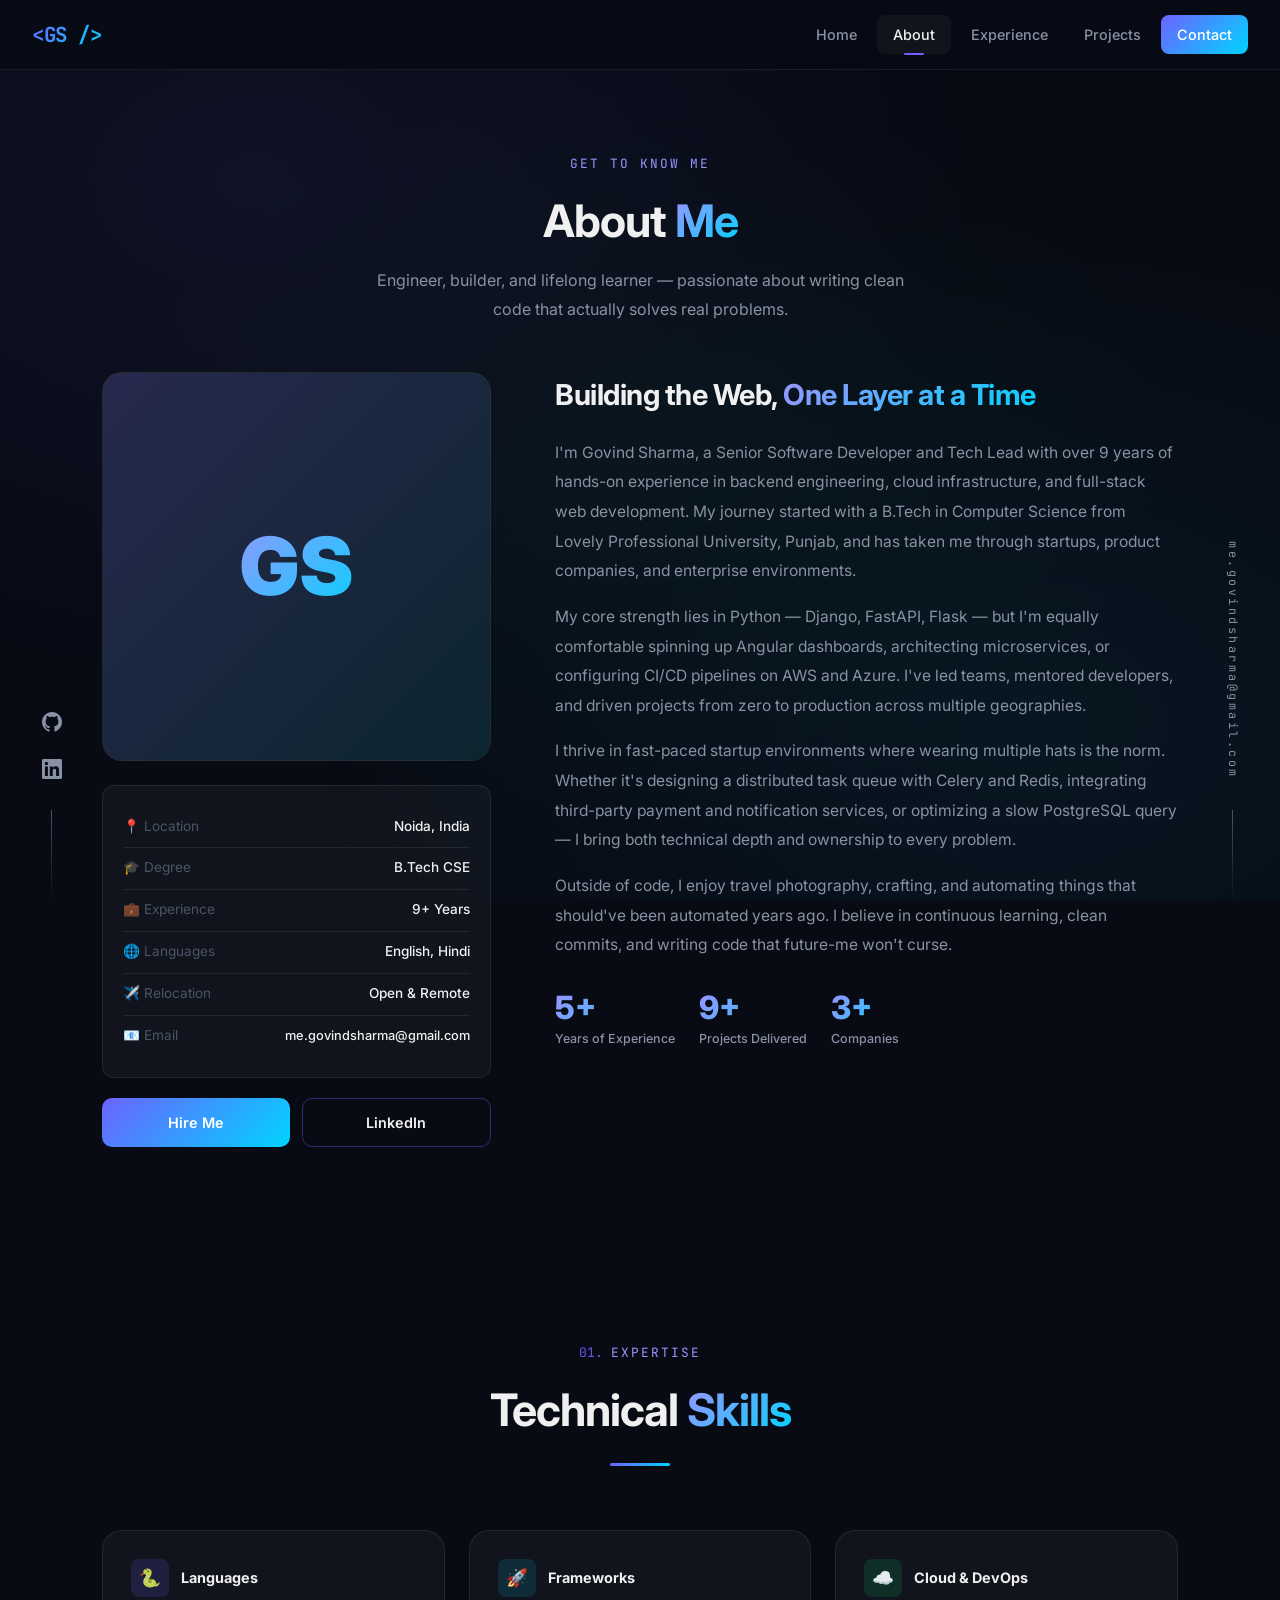
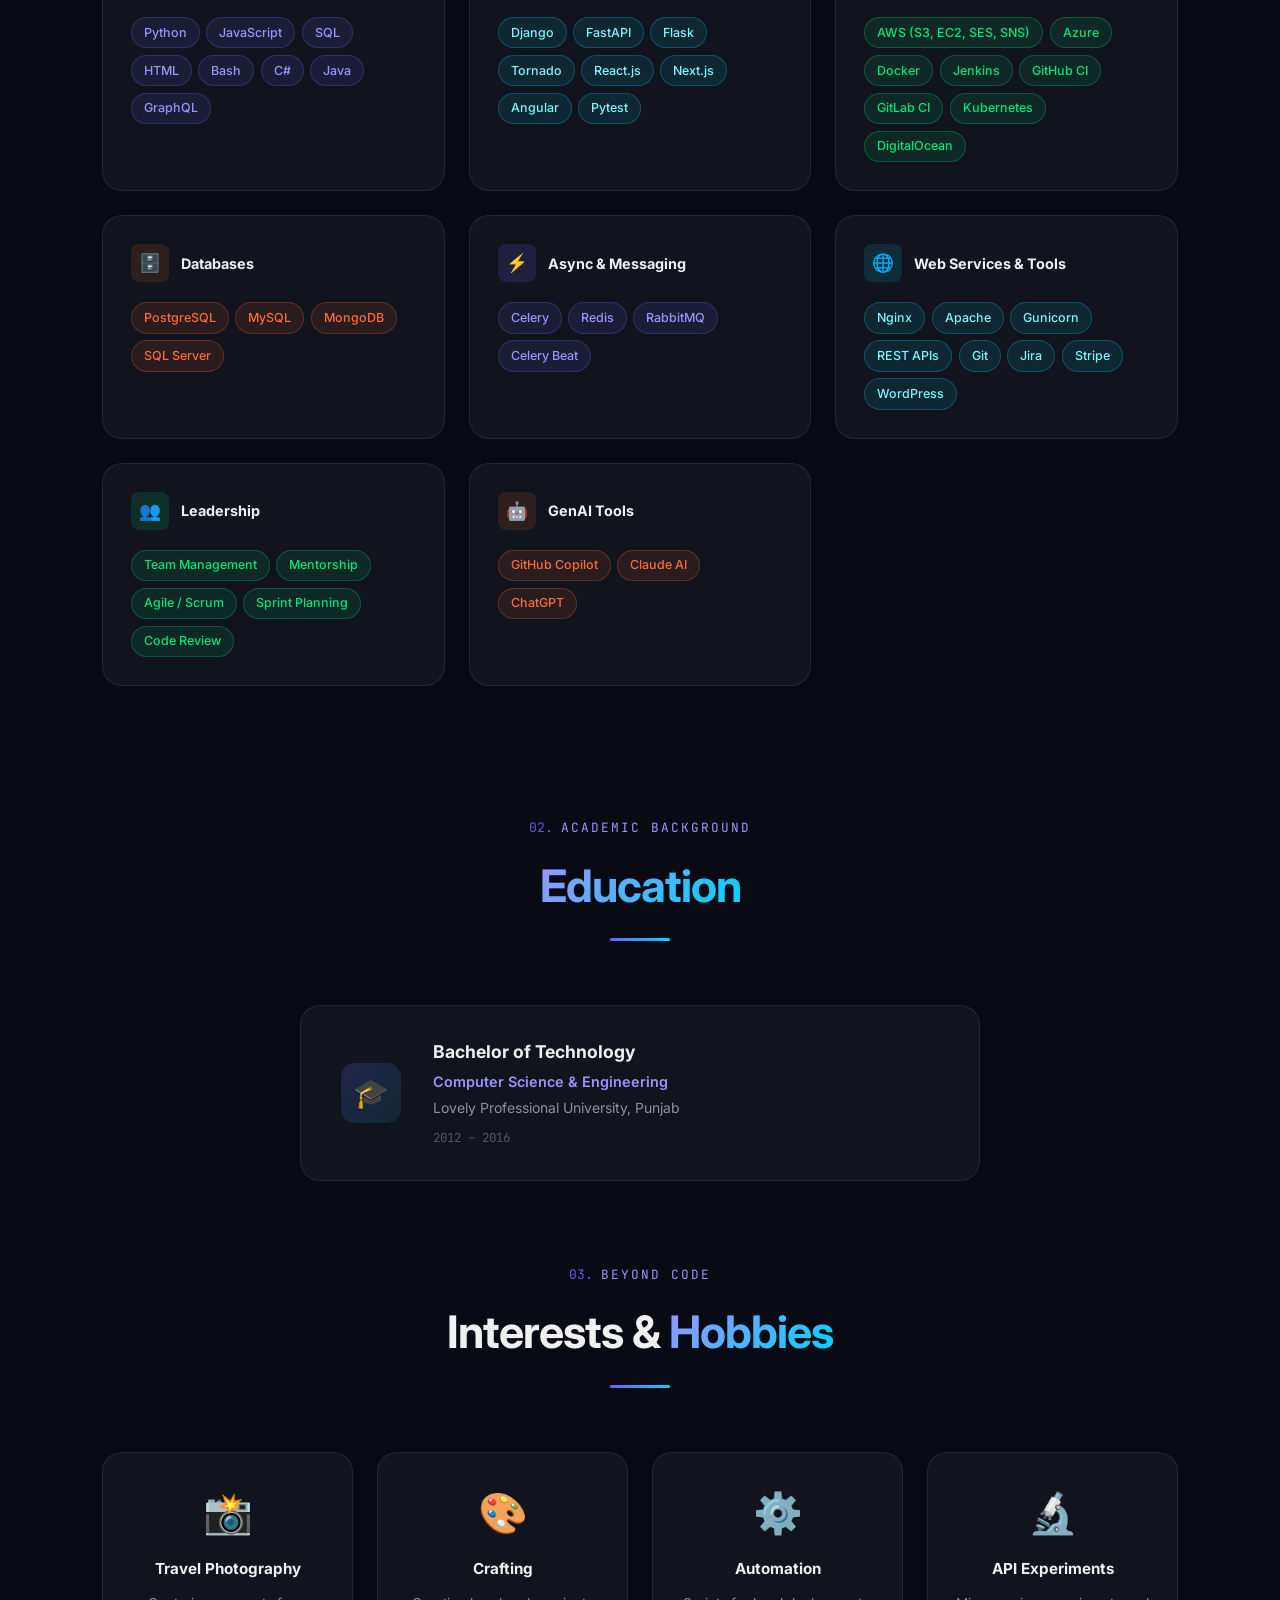
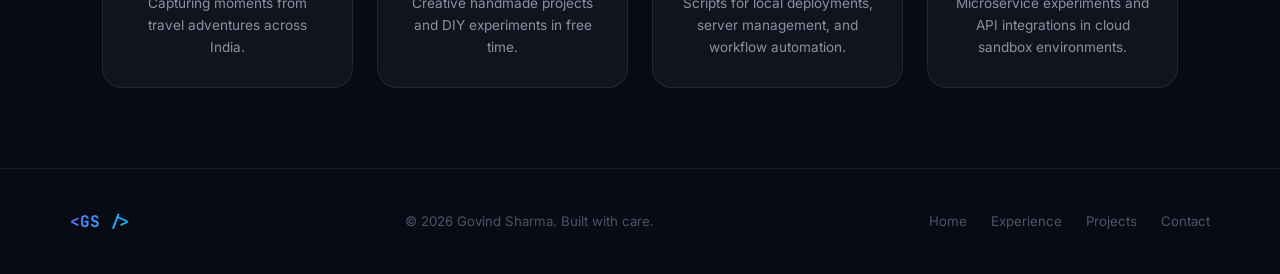
==== commit f1751349: "Upgrade portfolio design inspired by Brittany Chiang's gold-standard layout - Replace hero spinning " ====
--- a/about.html
+++ b/about.html
@@ -141,7 +141,7 @@
     <section class="skills-full">
       <div class="container">
         <div class="section-header fade-up">
-          <span class="section-tag">Expertise</span>
+          <span class="section-tag"><span class="section-num">01.</span>Expertise</span>
           <h2 class="section-title">Technical <span class="gradient-text">Skills</span></h2>
           <div class="section-line"></div>
         </div>
@@ -276,7 +276,7 @@
     <section class="education-section">
       <div class="container">
         <div class="section-header fade-up">
-          <span class="section-tag">Academic Background</span>
+          <span class="section-tag"><span class="section-num">02.</span>Academic Background</span>
           <h2 class="section-title"><span class="gradient-text">Education</span></h2>
           <div class="section-line"></div>
         </div>
@@ -297,7 +297,7 @@
     <section style="padding: 0 0 5rem;">
       <div class="container">
         <div class="section-header fade-up">
-          <span class="section-tag">Beyond Code</span>
+          <span class="section-tag"><span class="section-num">03.</span>Beyond Code</span>
           <h2 class="section-title">Interests &amp; <span class="gradient-text">Hobbies</span></h2>
           <div class="section-line"></div>
         </div>
@@ -347,5 +347,20 @@
   </footer>
 
   <script src="js/main.js"></script>
+
+  <!-- Social Sidebar Left -->
+  <aside class="social-sidebar" aria-label="Social links">
+    <a href="https://github.com/me-govind" target="_blank" rel="noreferrer" aria-label="GitHub">
+      <svg viewBox="0 0 24 24" xmlns="http://www.w3.org/2000/svg"><path d="M12 0c-6.626 0-12 5.373-12 12 0 5.302 3.438 9.8 8.207 11.387.599.111.793-.261.793-.577v-2.234c-3.338.726-4.033-1.416-4.033-1.416-.546-1.387-1.333-1.756-1.333-1.756-1.089-.745.083-.729.083-.729 1.205.084 1.839 1.237 1.839 1.237 1.07 1.834 2.807 1.304 3.492.997.107-.775.418-1.305.762-1.604-2.665-.305-5.467-1.334-5.467-5.931 0-1.311.469-2.381 1.236-3.221-.124-.303-.535-1.524.117-3.176 0 0 1.008-.322 3.301 1.23.957-.266 1.983-.399 3.003-.404 1.02.005 2.047.138 3.006.404 2.291-1.552 3.297-1.23 3.297-1.23.653 1.653.242 2.874.118 3.176.77.84 1.235 1.911 1.235 3.221 0 4.609-2.807 5.624-5.479 5.921.43.372.823 1.102.823 2.222v3.293c0 .319.192.694.801.576 4.765-1.589 8.199-6.086 8.199-11.386 0-6.627-5.373-12-12-12z"/></svg>
+    </a>
+    <a href="https://linkedin.com/in/me-govind" target="_blank" rel="noreferrer" aria-label="LinkedIn">
+      <svg viewBox="0 0 24 24" xmlns="http://www.w3.org/2000/svg"><path d="M20.447 20.452h-3.554v-5.569c0-1.328-.027-3.037-1.852-3.037-1.853 0-2.136 1.445-2.136 2.939v5.667H9.351V9h3.414v1.561h.046c.477-.9 1.637-1.85 3.37-1.85 3.601 0 4.267 2.37 4.267 5.455v6.286zM5.337 7.433c-1.144 0-2.063-.926-2.063-2.065 0-1.138.92-2.063 2.063-2.063 1.14 0 2.064.925 2.064 2.063 0 1.139-.925 2.065-2.064 2.065zm1.782 13.019H3.555V9h3.564v11.452zM22.225 0H1.771C.792 0 0 .774 0 1.729v20.542C0 23.227.792 24 1.771 24h20.451C23.2 24 24 23.227 24 22.271V1.729C24 .774 23.2 0 22.222 0h.003z"/></svg>
+    </a>
+  </aside>
+
+  <!-- Email Sidebar Right -->
+  <aside class="email-sidebar" aria-label="Email">
+    <a href="mailto:me.govindsharma@gmail.com">me.govindsharma@gmail.com</a>
+  </aside>
 </body>
 </html>
--- a/css/style.css
+++ b/css/style.css
@@ -466,6 +466,7 @@
   display: flex;
   justify-content: center;
   align-items: center;
+  padding: 1rem 0;
 }
 
 .profile-ring {
@@ -1619,3 +1620,458 @@
   border-top: 1px solid var(--border);
   margin: 3rem 0;
 }
+
+/* ============================================
+   SOCIAL SIDEBARS  (Brittany Chiang signature)
+   ============================================ */
+.social-sidebar,
+.email-sidebar {
+  position: fixed;
+  bottom: 0;
+  z-index: 200;
+  display: flex;
+  flex-direction: column;
+  align-items: center;
+}
+
+.social-sidebar {
+  left: clamp(1.5rem, 3vw, 3rem);
+  gap: 1.25rem;
+  padding-bottom: 0;
+}
+
+.email-sidebar {
+  right: clamp(1.5rem, 3vw, 3rem);
+  gap: 1.5rem;
+  padding-bottom: 0;
+}
+
+.social-sidebar::after,
+.email-sidebar::after {
+  content: '';
+  display: block;
+  width: 1px;
+  height: 90px;
+  background: linear-gradient(to bottom, var(--text-muted) 0%, transparent 100%);
+  margin-top: 0.5rem;
+}
+
+.social-sidebar a {
+  color: var(--text-secondary);
+  transition: var(--transition);
+  display: flex;
+  align-items: center;
+  justify-content: center;
+  padding: 0.2rem;
+}
+
+.social-sidebar a:hover {
+  color: var(--purple-light);
+  transform: translateY(-4px);
+}
+
+.social-sidebar svg {
+  width: 20px;
+  height: 20px;
+  fill: currentColor;
+}
+
+.email-sidebar a {
+  writing-mode: vertical-rl;
+  letter-spacing: 2.5px;
+  font-size: 0.73rem;
+  font-family: var(--font-mono);
+  color: var(--text-secondary);
+  transition: var(--transition);
+  text-decoration: none;
+}
+
+.email-sidebar a:hover {
+  color: var(--purple-light);
+  transform: translateY(-4px);
+}
+
+@media (max-width: 1100px) {
+  .social-sidebar,
+  .email-sidebar {
+    display: none;
+  }
+}
+
+/* ============================================
+   TERMINAL CARD (hero visual replacement)
+   ============================================ */
+.terminal-card {
+  background: #0d1117;
+  border: 1px solid rgba(255, 255, 255, 0.08);
+  border-radius: 14px;
+  overflow: hidden;
+  box-shadow:
+    0 25px 80px rgba(0, 0, 0, 0.55),
+    0 0 50px rgba(108, 99, 255, 0.12),
+    inset 0 1px 0 rgba(255, 255, 255, 0.05);
+  width: 100%;
+  max-width: 480px;
+  animation: float 5s ease-in-out infinite;
+}
+
+.terminal-header {
+  background: #161b22;
+  padding: 0.9rem 1.25rem;
+  display: flex;
+  align-items: center;
+  gap: 0.5rem;
+  border-bottom: 1px solid rgba(255, 255, 255, 0.06);
+}
+
+.terminal-dot {
+  width: 13px;
+  height: 13px;
+  border-radius: 50%;
+  flex-shrink: 0;
+}
+
+.td-red    { background: #ff5f57; }
+.td-yellow { background: #febc2e; }
+.td-green  { background: #28c840; }
+
+.terminal-title {
+  font-family: var(--font-mono);
+  font-size: 0.75rem;
+  color: #6e7681;
+  margin: 0 auto;
+  letter-spacing: 0.5px;
+}
+
+.terminal-body {
+  padding: 1.5rem 1.75rem;
+}
+
+.terminal-code {
+  font-family: var(--font-mono);
+  font-size: 0.82rem;
+  line-height: 1.8;
+  white-space: pre;
+  display: block;
+  color: #e6edf3;
+}
+
+.tc-comment { color: #6e7681; font-style: italic; }
+.tc-keyword { color: #ff7b72; }
+.tc-class   { color: #79c0ff; }
+.tc-string  { color: #a5d6ff; }
+.tc-num     { color: #f2cc60; }
+.tc-fn      { color: #d2a8ff; }
+.tc-self    { color: #ffa657; }
+
+.terminal-cursor {
+  display: inline-block;
+  width: 8px;
+  height: 0.9em;
+  background: var(--purple);
+  vertical-align: text-bottom;
+  animation: blink 1s step-end infinite;
+  margin-left: 2px;
+  border-radius: 1px;
+}
+
+/* ============================================
+   HERO GREETING STYLE
+   ============================================ */
+.hero-greeting {
+  font-family: var(--font-mono);
+  font-size: 0.95rem;
+  color: var(--purple-light);
+  margin-bottom: 0.75rem;
+  letter-spacing: 1px;
+}
+
+.hero-subtitle-line {
+  font-size: clamp(1.3rem, 2.2vw, 1.8rem);
+  color: var(--text-secondary);
+  font-weight: 600;
+  margin-bottom: 1.5rem;
+  letter-spacing: -0.3px;
+  line-height: 1.3;
+}
+
+/* ============================================
+   SECTION NUMBERS
+   ============================================ */
+.section-num {
+  font-family: var(--font-mono);
+  font-size: 0.82rem;
+  color: var(--purple);
+  margin-right: 0.5rem;
+  font-weight: 400;
+  opacity: 0.9;
+  letter-spacing: 0;
+}
+
+/* ============================================
+   FEATURED PROJECTS (home page)
+   ============================================ */
+.featured-projects-section {
+  padding: 2rem 0 6rem;
+}
+
+.featured-project {
+  display: grid;
+  grid-template-columns: 7fr 5fr;
+  gap: 2rem;
+  align-items: center;
+  margin-bottom: 5rem;
+  position: relative;
+}
+
+.featured-project.fp-reverse {
+  grid-template-columns: 5fr 7fr;
+}
+
+.fp-visual {
+  position: relative;
+  z-index: 1;
+}
+
+.fp-visual-inner {
+  width: 100%;
+  aspect-ratio: 16 / 9;
+  border-radius: var(--radius-lg);
+  border: 1px solid var(--border);
+  overflow: hidden;
+  display: flex;
+  align-items: center;
+  justify-content: center;
+  font-size: 4.5rem;
+  transition: var(--transition);
+  position: relative;
+}
+
+.fp-visual-inner::after {
+  content: '';
+  position: absolute;
+  inset: 0;
+  transition: var(--transition);
+}
+
+.fp-visual-inner:hover {
+  border-color: var(--border-glow);
+  box-shadow: var(--shadow-glow);
+  transform: translateY(-4px);
+}
+
+.fp-visual-inner:hover::after {
+  opacity: 0;
+}
+
+.fp-info {
+  z-index: 2;
+  padding: 0 0.5rem;
+}
+
+.featured-project.fp-reverse .fp-info {
+  order: -1;
+  text-align: right;
+}
+
+.fp-overline {
+  font-family: var(--font-mono);
+  font-size: 0.78rem;
+  color: var(--purple);
+  margin-bottom: 0.5rem;
+  letter-spacing: 1px;
+}
+
+.fp-title {
+  font-size: clamp(1.3rem, 2vw, 1.7rem);
+  font-weight: 800;
+  letter-spacing: -0.5px;
+  margin-bottom: 1rem;
+  color: var(--text-primary);
+}
+
+.fp-desc-box {
+  background: #0d1117;
+  border: 1px solid var(--border);
+  border-radius: var(--radius);
+  padding: 1.25rem 1.5rem;
+  font-size: 0.88rem;
+  color: var(--text-secondary);
+  line-height: 1.75;
+  margin-bottom: 1.1rem;
+  box-shadow: var(--shadow);
+}
+
+.fp-tags {
+  display: flex;
+  flex-wrap: wrap;
+  gap: 0.35rem;
+  margin-bottom: 1.1rem;
+}
+
+.featured-project.fp-reverse .fp-tags {
+  justify-content: flex-end;
+}
+
+.fp-actions {
+  display: flex;
+  gap: 1rem;
+  align-items: center;
+}
+
+.featured-project.fp-reverse .fp-actions {
+  justify-content: flex-end;
+}
+
+.fp-icon-link {
+  color: var(--text-secondary);
+  transition: var(--transition);
+  display: flex;
+  align-items: center;
+  gap: 0.4rem;
+  font-size: 0.85rem;
+  font-weight: 500;
+  font-family: var(--font-mono);
+}
+
+.fp-icon-link:hover {
+  color: var(--purple-light);
+  gap: 0.6rem;
+}
+
+.fp-icon-link svg {
+  width: 17px;
+  height: 17px;
+}
+
+@media (max-width: 860px) {
+  .featured-project,
+  .featured-project.fp-reverse {
+    grid-template-columns: 1fr;
+    gap: 1.5rem;
+  }
+
+  .featured-project.fp-reverse .fp-info {
+    order: 1;
+    text-align: left;
+  }
+
+  .featured-project.fp-reverse .fp-tags {
+    justify-content: flex-start;
+  }
+
+  .featured-project.fp-reverse .fp-actions {
+    justify-content: flex-start;
+  }
+}
+
+/* ============================================
+   OTHER NOTABLE PROJECTS GRID
+   ============================================ */
+.other-projects-grid {
+  display: grid;
+  grid-template-columns: repeat(auto-fill, minmax(300px, 1fr));
+  gap: 1.25rem;
+  margin-top: 3rem;
+}
+
+.other-project-card {
+  background: var(--bg-card);
+  border: 1px solid var(--border);
+  border-radius: var(--radius-lg);
+  padding: 1.75rem;
+  transition: var(--transition);
+  display: flex;
+  flex-direction: column;
+  position: relative;
+  overflow: hidden;
+}
+
+.other-project-card::before {
+  content: '';
+  position: absolute;
+  top: 0; left: 0; right: 0;
+  height: 1px;
+  background: linear-gradient(90deg, transparent, var(--purple), transparent);
+  opacity: 0;
+  transition: var(--transition);
+}
+
+.other-project-card:hover {
+  border-color: var(--border-glow);
+  transform: translateY(-5px);
+  box-shadow: var(--shadow-glow);
+}
+
+.other-project-card:hover::before {
+  opacity: 1;
+}
+
+.opc-top {
+  display: flex;
+  justify-content: space-between;
+  align-items: center;
+  margin-bottom: 1.25rem;
+}
+
+.opc-folder-icon {
+  color: var(--purple);
+  opacity: 0.8;
+}
+
+.opc-folder-icon svg {
+  width: 36px;
+  height: 36px;
+}
+
+.opc-links {
+  display: flex;
+  gap: 0.75rem;
+}
+
+.opc-link {
+  color: var(--text-secondary);
+  transition: var(--transition);
+}
+
+.opc-link:hover {
+  color: var(--purple-light);
+}
+
+.opc-link svg {
+  width: 18px;
+  height: 18px;
+  fill: currentColor;
+}
+
+.opc-title {
+  font-size: 1rem;
+  font-weight: 700;
+  color: var(--text-primary);
+  margin-bottom: 0.6rem;
+  transition: var(--transition);
+}
+
+.other-project-card:hover .opc-title {
+  color: var(--purple-light);
+}
+
+.opc-desc {
+  font-size: 0.85rem;
+  color: var(--text-secondary);
+  line-height: 1.65;
+  flex: 1;
+  margin-bottom: 1rem;
+}
+
+.opc-tags {
+  display: flex;
+  flex-wrap: wrap;
+  gap: 0.3rem;
+  margin-top: auto;
+}
+
+.opc-tags .tag {
+  font-size: 0.72rem;
+  padding: 0.2rem 0.6rem;
+}
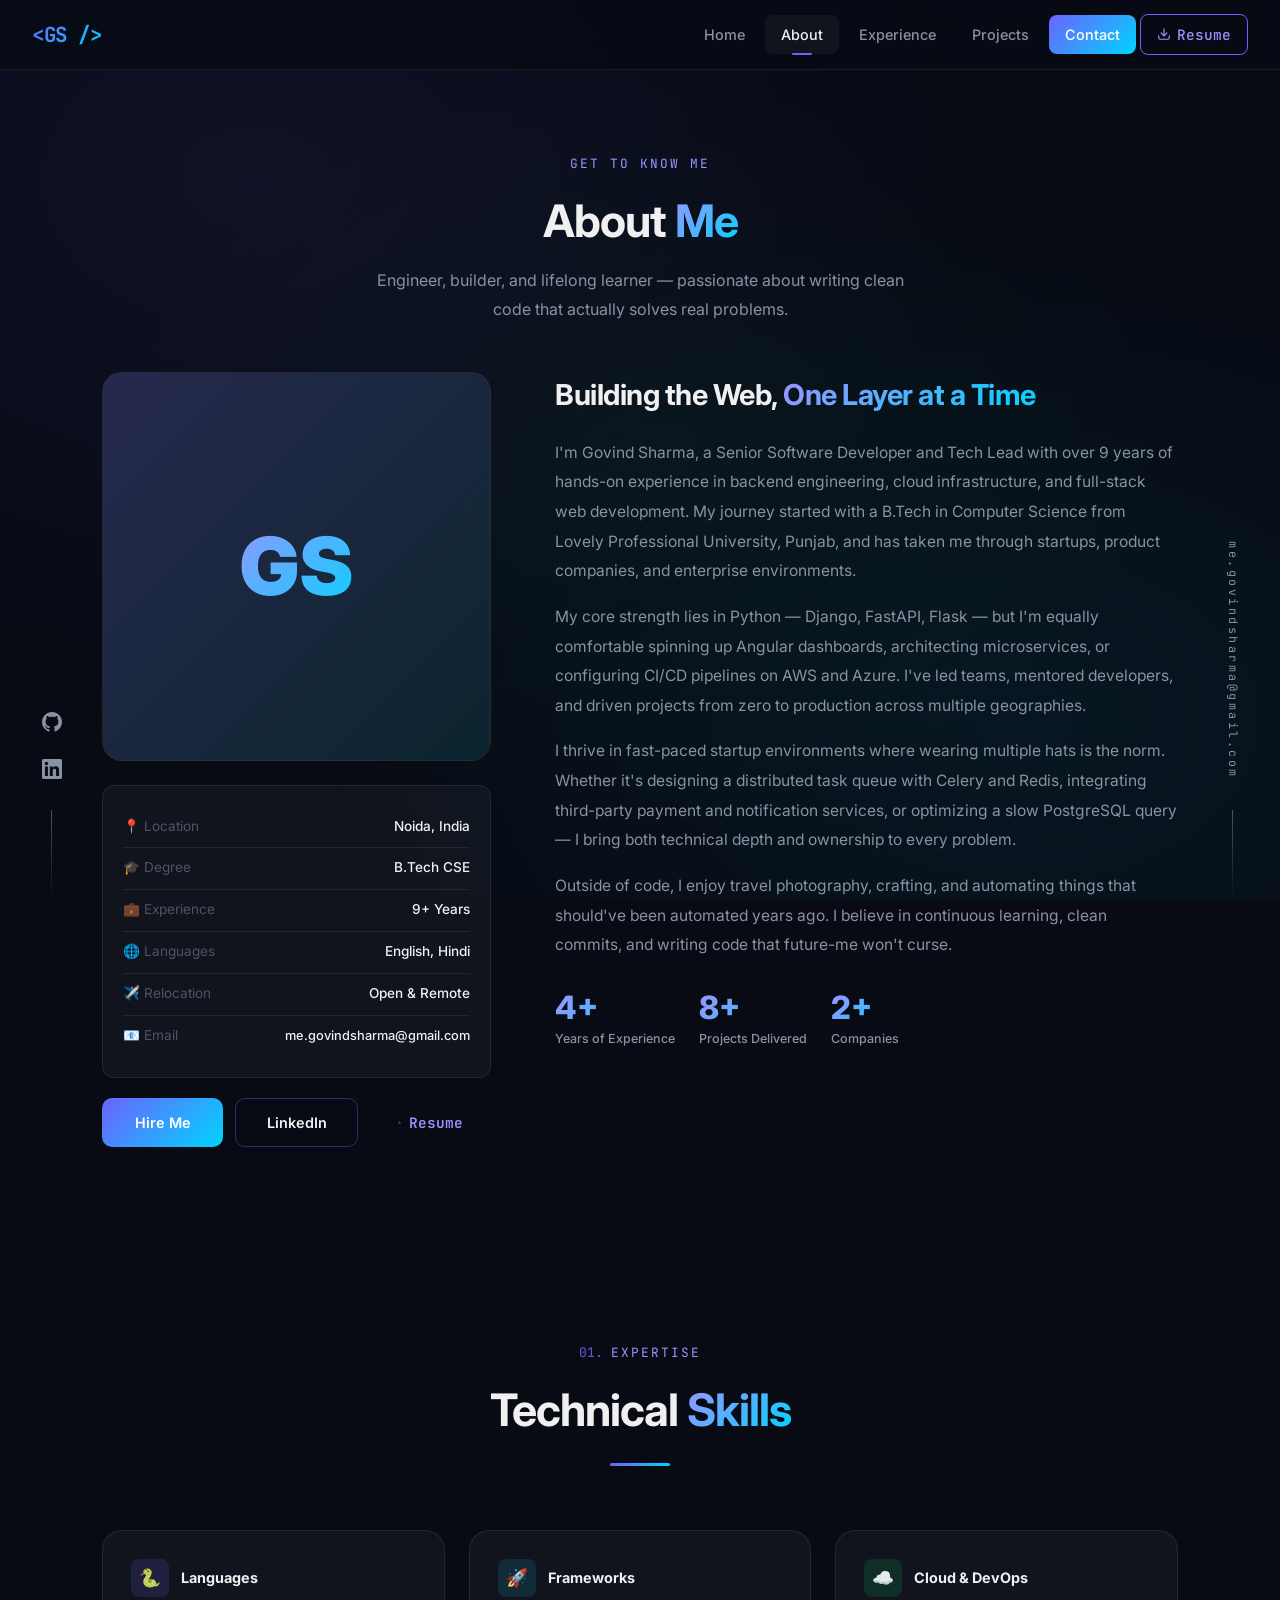
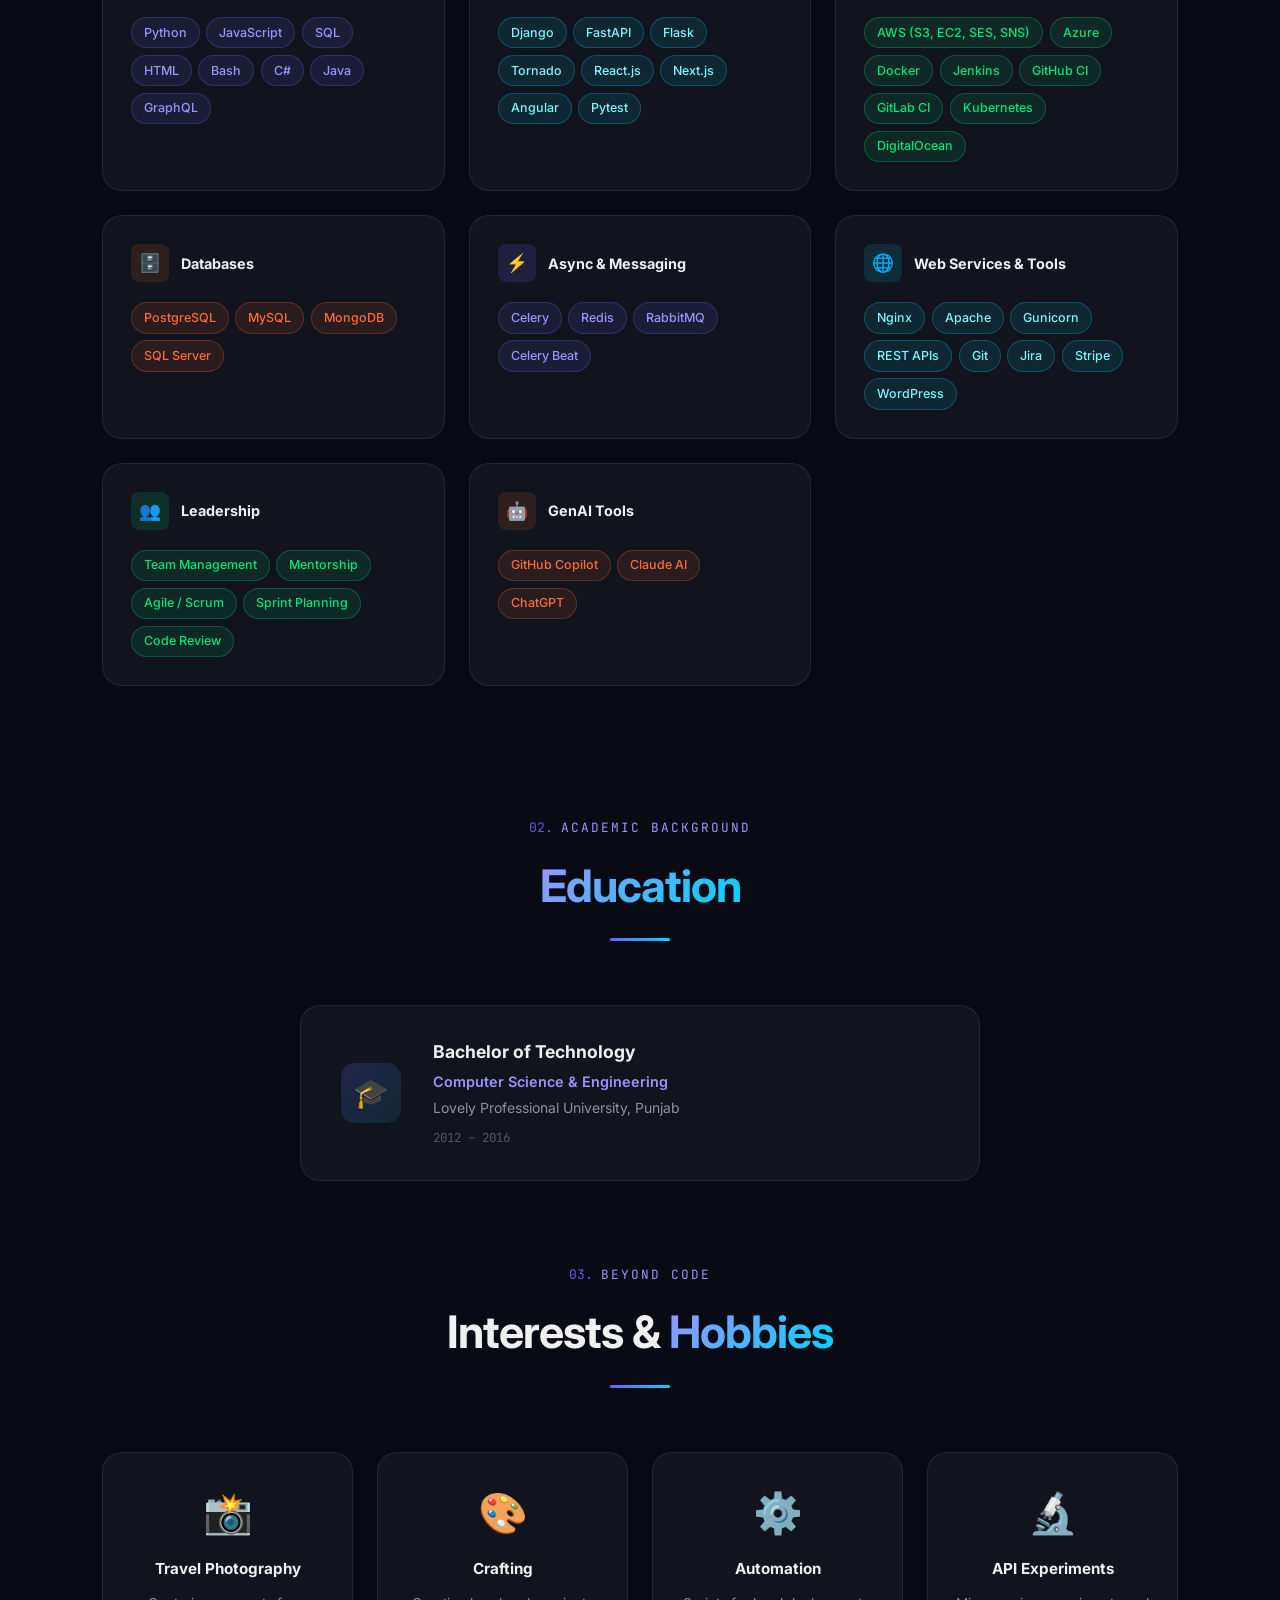
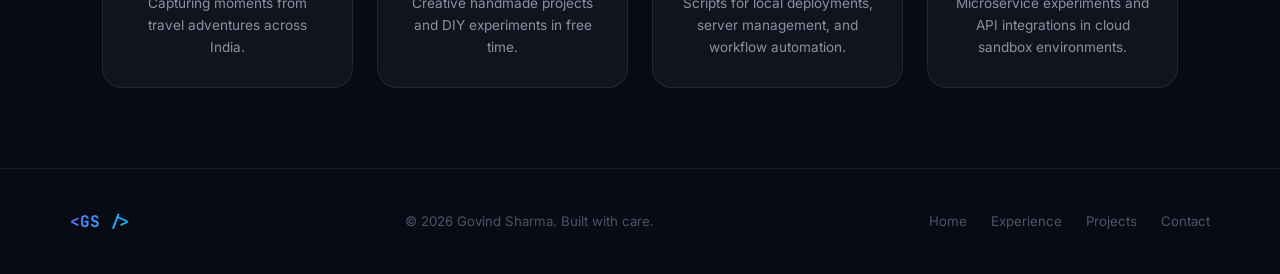
==== commit 11b9e485: "Add Resume download button to navbar, hero, and about page - Navbar: monospace-styled Resume link wi" ====
--- a/about.html
+++ b/about.html
@@ -21,6 +21,7 @@
       <a href="experience.html">Experience</a>
       <a href="projects.html">Projects</a>
       <a href="contact.html" class="nav-cta">Contact</a>
+      <a href="resume.pdf" download="Govind_Sharma_Resume.pdf" class="nav-resume"><svg viewBox="0 0 24 24" fill="none" stroke="currentColor" stroke-width="2" stroke-linecap="round" stroke-linejoin="round"><path d="M21 15v4a2 2 0 01-2 2H5a2 2 0 01-2-2v-4"/><polyline points="7,10 12,15 17,10"/><line x1="12" y1="15" x2="12" y2="3"/></svg>Resume</a>
     </div>
     <div class="hamburger">
       <span></span><span></span><span></span>
@@ -80,9 +81,17 @@
             </div>
           </div>
 
-          <div style="margin-top:1.25rem; display:flex; gap:0.75rem;">
-            <a href="contact.html" class="btn btn-primary" style="flex:1; justify-content:center;">Hire Me</a>
-            <a href="https://linkedin.com/in/me-govind" target="_blank" class="btn btn-outline" style="flex:1; justify-content:center;">LinkedIn</a>
+          <div style="margin-top:1.25rem; display:flex; gap:0.75rem; flex-wrap:wrap;">
+            <a href="contact.html" class="btn btn-primary" style="flex:1; justify-content:center; min-width:100px;">Hire Me</a>
+            <a href="https://linkedin.com/in/me-govind" target="_blank" class="btn btn-outline" style="flex:1; justify-content:center; min-width:100px;">LinkedIn</a>
+            <a href="resume.pdf" download="Govind_Sharma_Resume.pdf" class="btn btn-resume" style="flex:1; justify-content:center; min-width:100px;">
+              <svg viewBox="0 0 24 24" fill="none" stroke="currentColor" stroke-width="2" stroke-linecap="round" stroke-linejoin="round" width="15" height="15">
+                <path d="M21 15v4a2 2 0 01-2 2H5a2 2 0 01-2-2v-4"/>
+                <polyline points="7,10 12,15 17,10"/>
+                <line x1="12" y1="15" x2="12" y2="3"/>
+              </svg>
+              Resume
+            </a>
           </div>
         </div>
 
--- a/css/style.css
+++ b/css/style.css
@@ -147,6 +147,47 @@
   opacity: 0.85;
   transform: translateY(-1px);
   background: var(--bg-card) !important;
+}
+
+.nav-resume {
+  padding: 0.45rem 1rem;
+  border: 1px solid var(--purple);
+  border-radius: 8px;
+  font-size: 0.85rem;
+  font-weight: 600;
+  color: var(--purple-light) !important;
+  font-family: var(--font-mono);
+  transition: var(--transition);
+  display: inline-flex;
+  align-items: center;
+  gap: 0.4rem;
+}
+
+.nav-resume:hover {
+  background: rgba(108, 99, 255, 0.1) !important;
+  transform: translateY(-1px);
+}
+
+.nav-resume svg {
+  width: 14px;
+  height: 14px;
+}
+
+/* Resume download button */
+.btn-resume {
+  background: transparent;
+  border: 1px solid var(--purple);
+  color: var(--purple-light);
+  font-family: var(--font-mono);
+  font-size: 0.85rem;
+  gap: 0.45rem;
+}
+
+.btn-resume:hover {
+  background: rgba(108, 99, 255, 0.1);
+  border-color: var(--purple-light);
+  transform: translateY(-2px);
+  color: var(--purple-light);
 }
 
 .hamburger {
